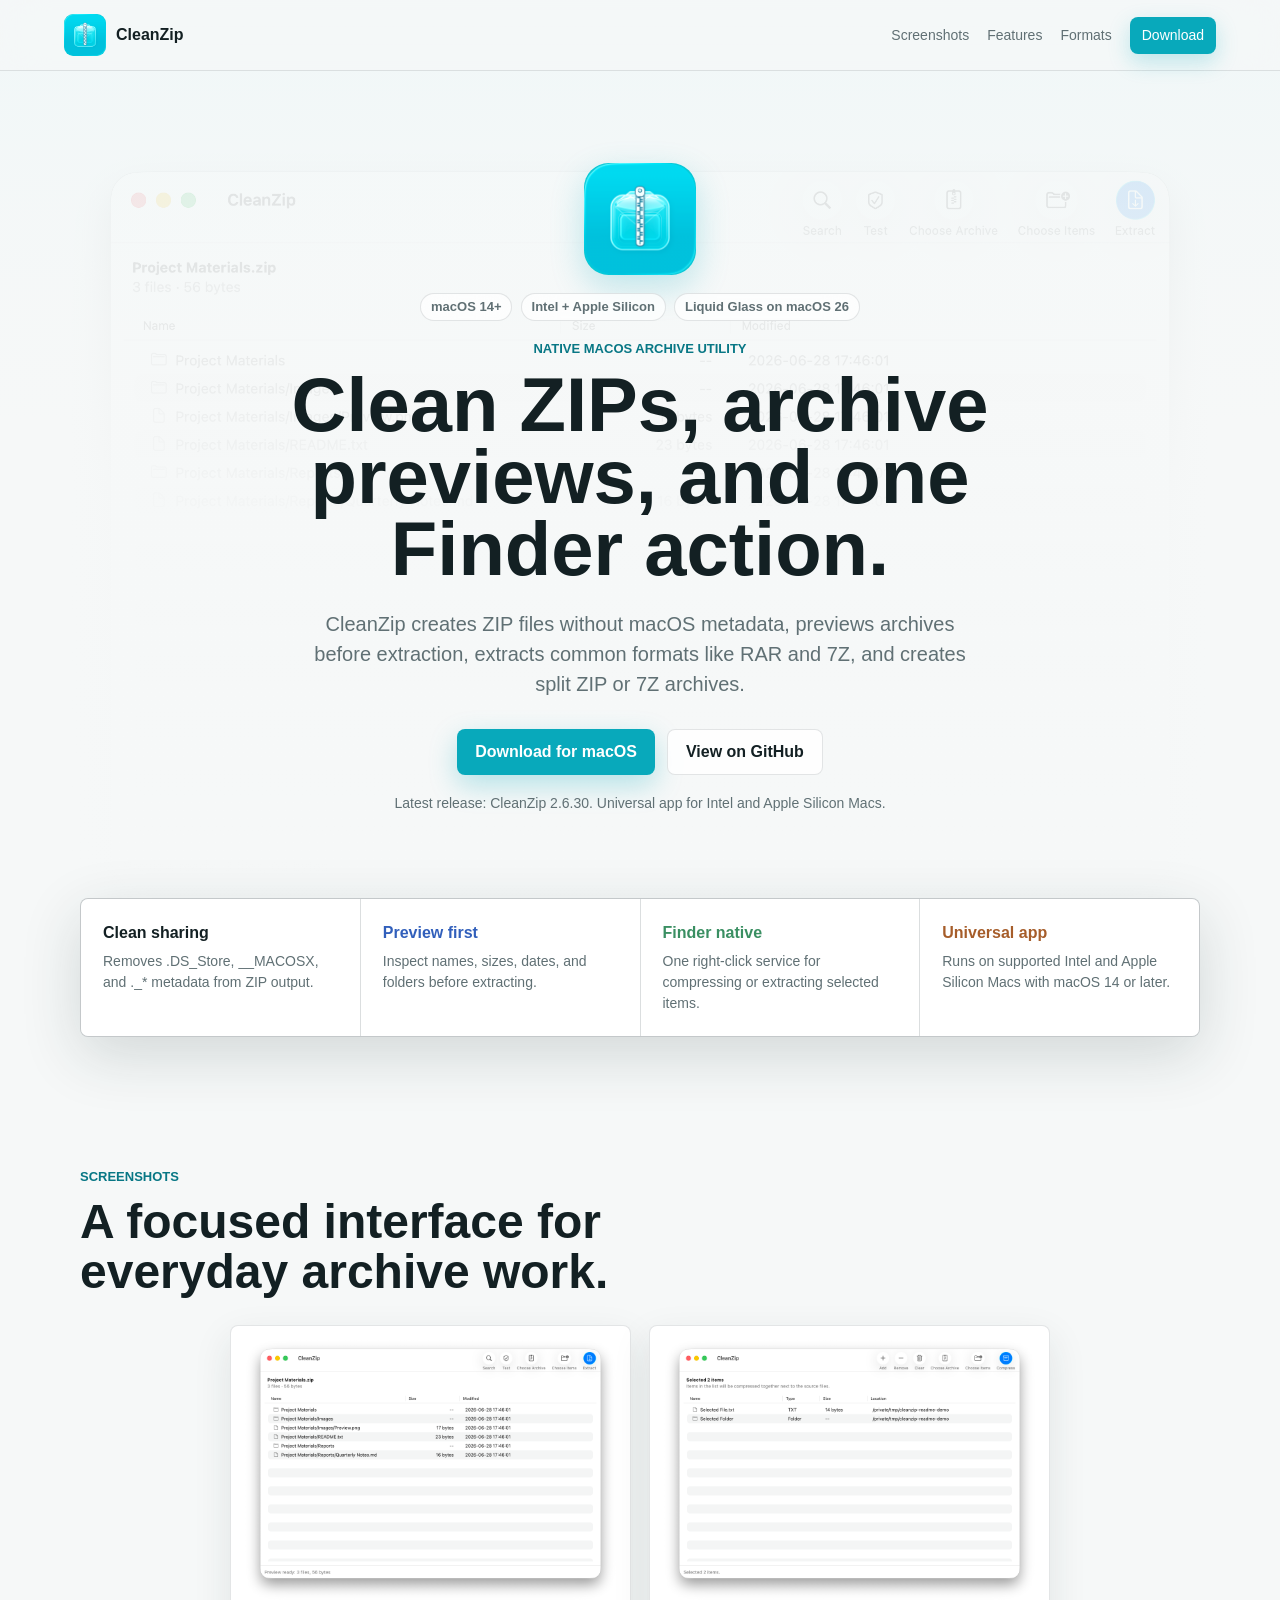
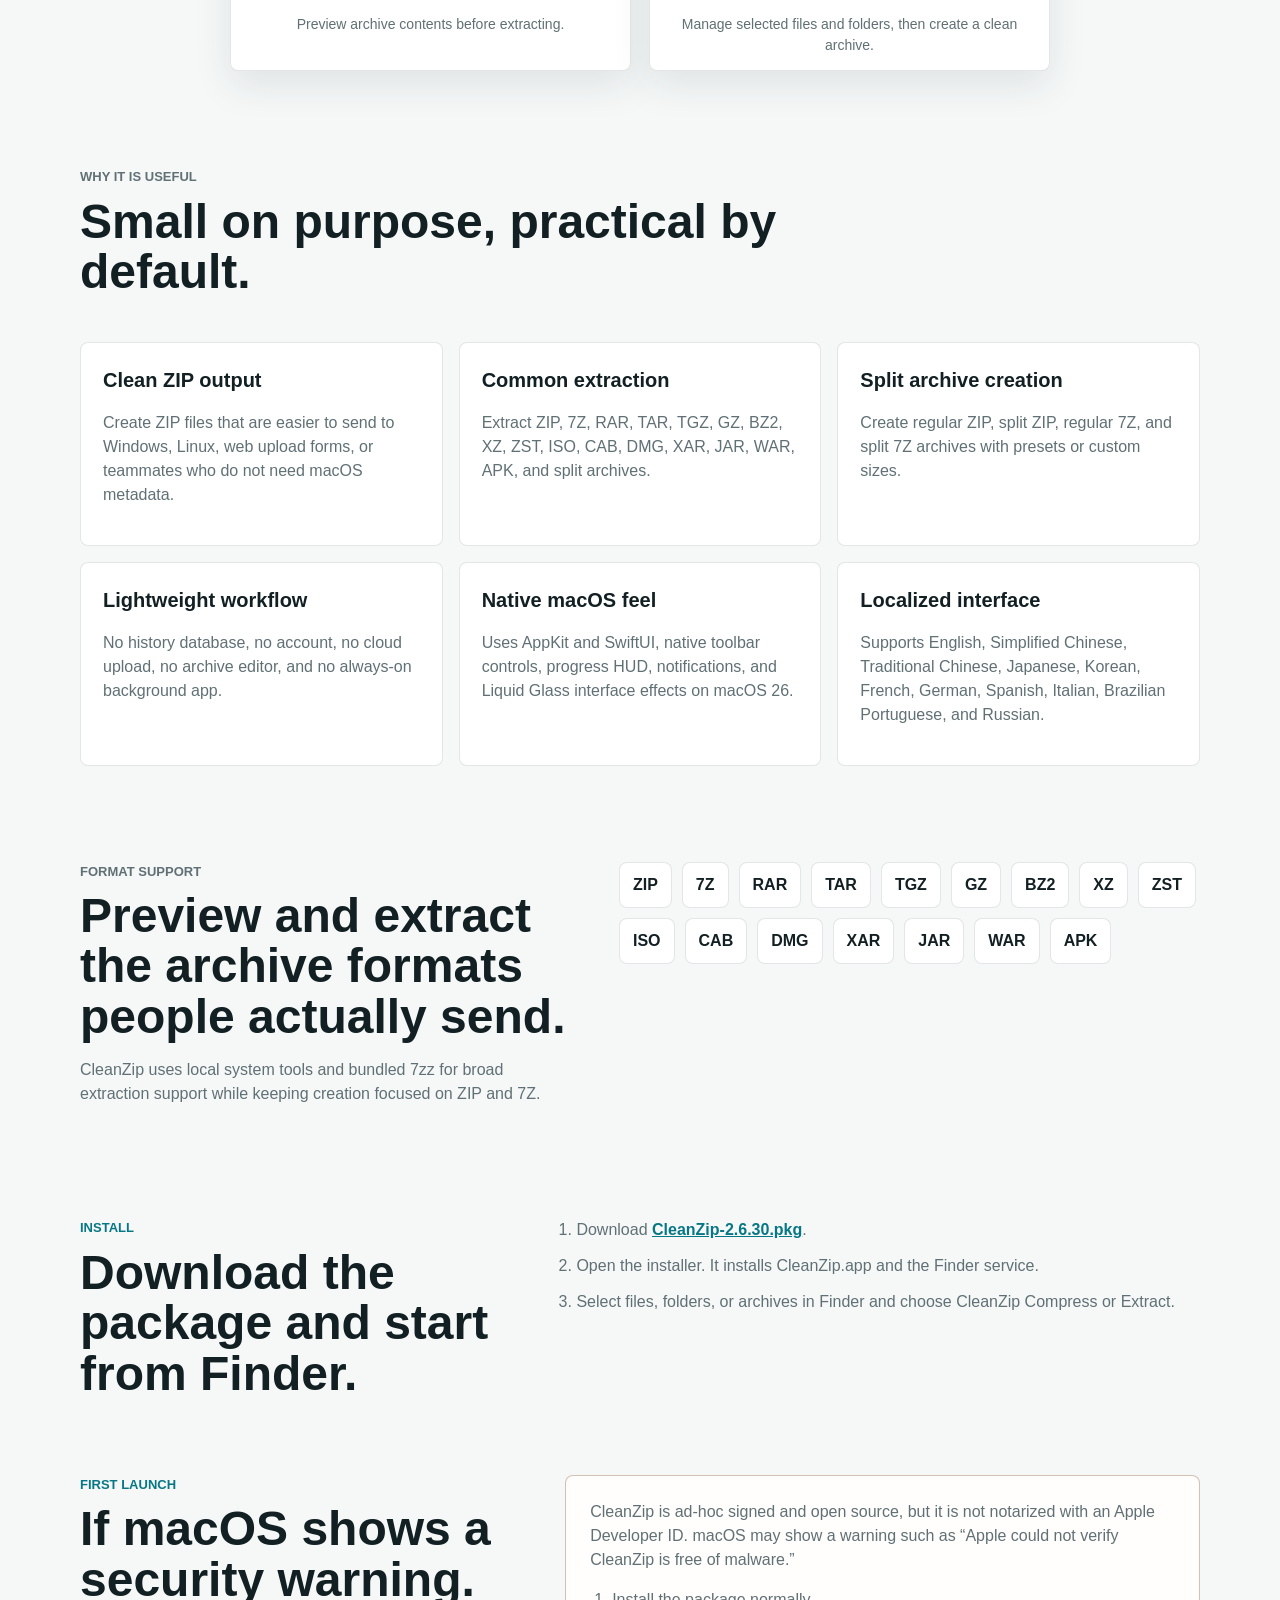
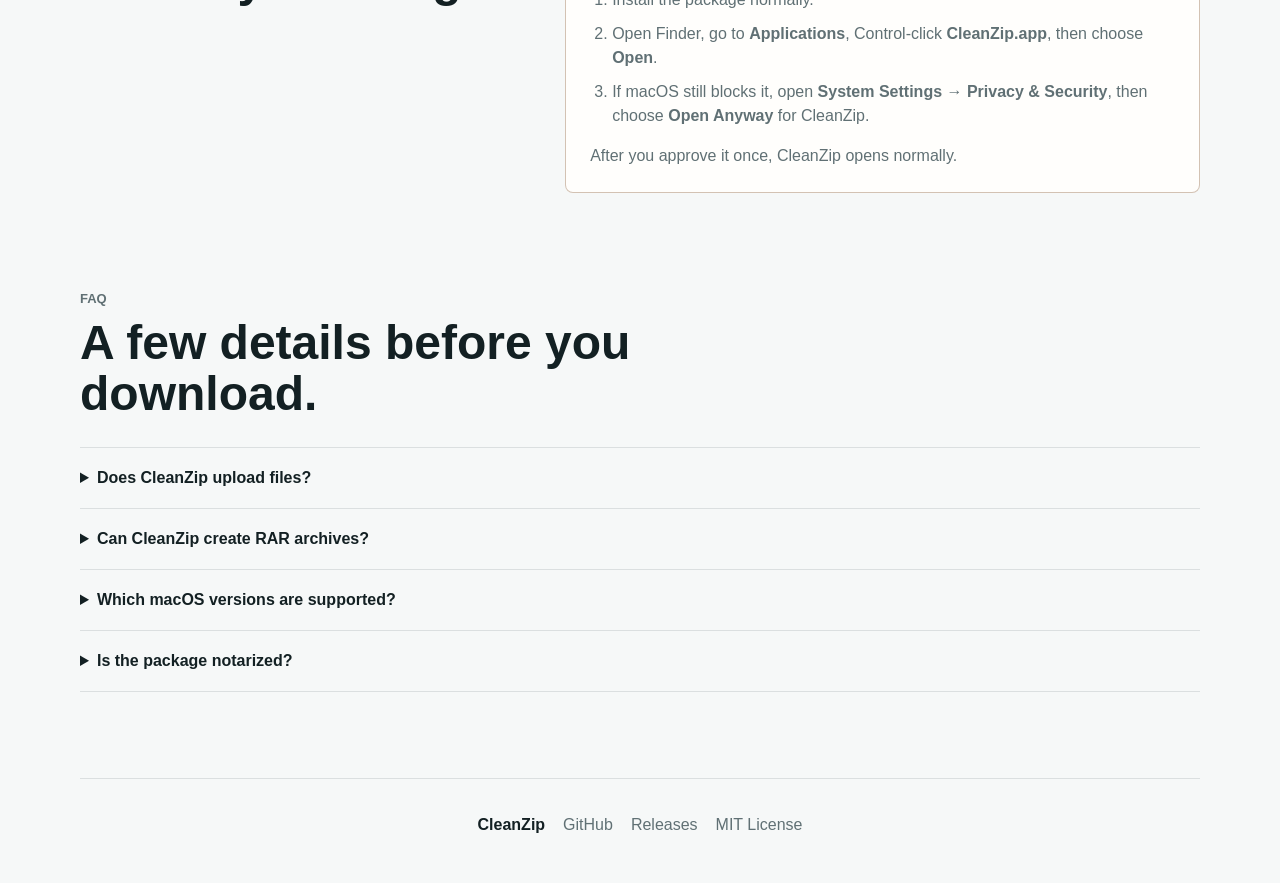
==== docs/index.html @ 178b69c4 "Refine product page screenshots" ====
<!doctype html>
<html lang="en">
  <head>
    <meta charset="utf-8">
    <meta name="viewport" content="width=device-width, initial-scale=1">
    <title>CleanZip for macOS 14+ - Clean ZIP, RAR/7Z Extractor, Archive Preview</title>
    <meta name="description" content="CleanZip creates clean ZIPs without .DS_Store metadata, previews archives, extracts RAR/7Z, and adds native macOS UI with one Finder action.">
    <meta name="robots" content="index,follow,max-image-preview:large">
    <meta name="theme-color" content="#0fb9c8">
    <link rel="canonical" href="https://lyc280705.github.io/CleanZip/">
    <meta property="og:title" content="CleanZip for macOS">
    <meta property="og:description" content="Create clean ZIPs without .DS_Store metadata, preview archives, extract RAR/7Z/ZIP, and use native macOS UI with one Finder action.">
    <meta property="og:type" content="website">
    <meta property="og:url" content="https://lyc280705.github.io/CleanZip/">
    <meta property="og:image" content="https://lyc280705.github.io/CleanZip/images/archive-preview.png">
    <meta property="og:image:alt" content="CleanZip archive preview window on macOS">
    <meta property="og:site_name" content="CleanZip">
    <meta property="og:locale" content="en_US">
    <meta name="twitter:card" content="summary_large_image">
    <meta name="twitter:title" content="CleanZip for macOS">
    <meta name="twitter:description" content="Clean ZIP creation without .DS_Store metadata, native macOS UI, archive preview, RAR/7Z extraction, and one Finder action.">
    <meta name="twitter:image" content="https://lyc280705.github.io/CleanZip/images/archive-preview.png">
    <link rel="icon" href="images/app-icon.png">
    <link rel="apple-touch-icon" href="images/app-icon.png">
    <link rel="stylesheet" href="styles.css">
    <script type="application/ld+json">
      {
        "@context": "https://schema.org",
        "@type": "SoftwareApplication",
        "name": "CleanZip",
        "operatingSystem": "macOS 14 or later",
        "applicationCategory": "UtilitiesApplication",
        "description": "A lightweight native macOS archive utility for clean ZIP creation without .DS_Store metadata, archive previews, extraction, split archives, and Finder actions.",
        "url": "https://lyc280705.github.io/CleanZip/",
        "image": "https://lyc280705.github.io/CleanZip/images/app-icon.png",
        "downloadUrl": "https://github.com/lyc280705/CleanZip/releases/latest",
        "softwareVersion": "2.6.30",
        "license": "https://github.com/lyc280705/CleanZip/blob/main/LICENSE",
        "codeRepository": "https://github.com/lyc280705/CleanZip",
        "sameAs": [
          "https://github.com/lyc280705/CleanZip"
        ],
        "offers": {
          "@type": "Offer",
          "price": "0",
          "priceCurrency": "USD"
        }
      }
    </script>
  </head>
  <body>
    <header class="site-header">
      <a class="brand" href="#top" aria-label="CleanZip home">
        <img src="images/app-icon.png" alt="CleanZip app icon" width="42" height="42">
        <span>CleanZip</span>
      </a>
      <nav class="nav" aria-label="Primary navigation">
        <a href="#screenshots">Screenshots</a>
        <a href="#features">Features</a>
        <a href="#formats">Formats</a>
        <a class="nav-download" href="https://github.com/lyc280705/CleanZip/releases/latest">Download</a>
      </nav>
    </header>

    <main id="top">
      <section class="hero" aria-labelledby="hero-title">
        <img class="hero-backdrop" src="images/archive-preview.png" alt="CleanZip archive preview interface">
        <div class="hero-content">
          <img class="hero-icon" src="images/app-icon.png" alt="CleanZip app icon" width="112" height="112">
          <div class="hero-badges" aria-label="Compatibility and release highlights">
            <span>macOS 14+</span>
            <span>Intel + Apple Silicon</span>
            <span>Liquid Glass on macOS 26</span>
          </div>
          <p class="eyebrow">Native macOS archive utility</p>
          <h1 id="hero-title">Clean ZIPs, archive previews, and one Finder action.</h1>
          <p class="hero-copy">
            CleanZip creates ZIP files without macOS metadata, previews archives before extraction,
            extracts common formats like RAR and 7Z, and creates split ZIP or 7Z archives.
          </p>
          <div class="actions">
            <a class="button primary" href="https://github.com/lyc280705/CleanZip/releases/latest">Download for macOS</a>
            <a class="button secondary" href="https://github.com/lyc280705/CleanZip">View on GitHub</a>
          </div>
          <p class="release-note">Latest release: CleanZip 2.6.30. Universal app for Intel and Apple Silicon Macs.</p>
        </div>
      </section>

      <section class="quick-points" aria-label="Highlights">
        <div>
          <strong>Clean sharing</strong>
          <span>Removes .DS_Store, __MACOSX, and ._* metadata from ZIP output.</span>
        </div>
        <div>
          <strong>Preview first</strong>
          <span>Inspect names, sizes, dates, and folders before extracting.</span>
        </div>
        <div>
          <strong>Finder native</strong>
          <span>One right-click service for compressing or extracting selected items.</span>
        </div>
        <div>
          <strong>Universal app</strong>
          <span>Runs on supported Intel and Apple Silicon Macs with macOS 14 or later.</span>
        </div>
      </section>

      <section class="section" id="screenshots" aria-labelledby="screenshots-title">
        <div class="section-heading">
          <p class="eyebrow">Screenshots</p>
          <h2 id="screenshots-title">A focused interface for everyday archive work.</h2>
        </div>
        <div class="screenshots">
          <figure>
            <img src="images/archive-preview.png" alt="CleanZip archive preview window showing file names, sizes, and modified dates">
            <figcaption>Preview archive contents before extracting.</figcaption>
          </figure>
          <figure>
            <img src="images/selected-items.png" alt="CleanZip selected items window showing files and folders ready for compression">
            <figcaption>Manage selected files and folders, then create a clean archive.</figcaption>
          </figure>
        </div>
      </section>

      <section class="section feature-grid" id="features" aria-labelledby="features-title">
        <div class="section-heading">
          <p class="eyebrow">Why it is useful</p>
          <h2 id="features-title">Small on purpose, practical by default.</h2>
        </div>
        <article>
          <h3>Clean ZIP output</h3>
          <p>Create ZIP files that are easier to send to Windows, Linux, web upload forms, or teammates who do not need macOS metadata.</p>
        </article>
        <article>
          <h3>Common extraction</h3>
          <p>Extract ZIP, 7Z, RAR, TAR, TGZ, GZ, BZ2, XZ, ZST, ISO, CAB, DMG, XAR, JAR, WAR, APK, and split archives.</p>
        </article>
        <article>
          <h3>Split archive creation</h3>
          <p>Create regular ZIP, split ZIP, regular 7Z, and split 7Z archives with presets or custom sizes.</p>
        </article>
        <article>
          <h3>Lightweight workflow</h3>
          <p>No history database, no account, no cloud upload, no archive editor, and no always-on background app.</p>
        </article>
        <article>
          <h3>Native macOS feel</h3>
          <p>Uses AppKit and SwiftUI, native toolbar controls, progress HUD, notifications, and Liquid Glass interface effects on macOS 26.</p>
        </article>
        <article>
          <h3>Localized interface</h3>
          <p>Supports English, Simplified Chinese, Traditional Chinese, Japanese, Korean, French, German, Spanish, Italian, Brazilian Portuguese, and Russian.</p>
        </article>
      </section>

      <section class="section split" id="formats" aria-labelledby="formats-title">
        <div>
          <p class="eyebrow">Format support</p>
          <h2 id="formats-title">Preview and extract the archive formats people actually send.</h2>
          <p>CleanZip uses local system tools and bundled 7zz for broad extraction support while keeping creation focused on ZIP and 7Z.</p>
        </div>
        <div class="format-list" aria-label="Supported formats">
          <span>ZIP</span>
          <span>7Z</span>
          <span>RAR</span>
          <span>TAR</span>
          <span>TGZ</span>
          <span>GZ</span>
          <span>BZ2</span>
          <span>XZ</span>
          <span>ZST</span>
          <span>ISO</span>
          <span>CAB</span>
          <span>DMG</span>
          <span>XAR</span>
          <span>JAR</span>
          <span>WAR</span>
          <span>APK</span>
        </div>
      </section>

      <section class="section install" aria-labelledby="install-title">
        <div>
          <p class="eyebrow">Install</p>
          <h2 id="install-title">Download the package and start from Finder.</h2>
        </div>
        <ol>
          <li>Download <a href="https://github.com/lyc280705/CleanZip/releases/latest">CleanZip-2.6.30.pkg</a>.</li>
          <li>Open the installer. It installs CleanZip.app and the Finder service.</li>
          <li>Select files, folders, or archives in Finder and choose CleanZip Compress or Extract.</li>
        </ol>
      </section>

      <section class="section warning" aria-labelledby="warning-title">
        <div>
          <p class="eyebrow">First launch</p>
          <h2 id="warning-title">If macOS shows a security warning.</h2>
        </div>
        <div class="warning-copy">
          <p>CleanZip is ad-hoc signed and open source, but it is not notarized with an Apple Developer ID. macOS may show a warning such as “Apple could not verify CleanZip is free of malware.”</p>
          <ol>
            <li>Install the package normally.</li>
            <li>Open Finder, go to <strong>Applications</strong>, Control-click <strong>CleanZip.app</strong>, then choose <strong>Open</strong>.</li>
            <li>If macOS still blocks it, open <strong>System Settings</strong> → <strong>Privacy &amp; Security</strong>, then choose <strong>Open Anyway</strong> for CleanZip.</li>
          </ol>
          <p>After you approve it once, CleanZip opens normally.</p>
        </div>
      </section>

      <section class="section faq" aria-labelledby="faq-title">
        <div class="section-heading">
          <p class="eyebrow">FAQ</p>
          <h2 id="faq-title">A few details before you download.</h2>
        </div>
        <details>
          <summary>Does CleanZip upload files?</summary>
          <p>No. Operations run locally on your Mac with system tools and bundled 7zz.</p>
        </details>
        <details>
          <summary>Can CleanZip create RAR archives?</summary>
          <p>No. CleanZip can extract RAR archives, but archive creation is intentionally focused on ZIP and 7Z.</p>
        </details>
        <details>
          <summary>Which macOS versions are supported?</summary>
          <p>CleanZip requires macOS 14 or later. The app and bundled 7zz helper are universal binaries for Intel and Apple Silicon Macs.</p>
        </details>
        <details>
          <summary>Is the package notarized?</summary>
          <p>No. The package is ad-hoc signed for local distribution, but it is not notarized with an Apple Developer ID. See the first-launch steps above if Gatekeeper blocks it.</p>
        </details>
      </section>
    </main>

    <footer class="footer">
      <span>CleanZip</span>
      <a href="https://github.com/lyc280705/CleanZip">GitHub</a>
      <a href="https://github.com/lyc280705/CleanZip/releases/latest">Releases</a>
      <a href="https://github.com/lyc280705/CleanZip/blob/main/LICENSE">MIT License</a>
    </footer>
  </body>
</html>
---- docs/styles.css ----
:root {
  color-scheme: light dark;
  --bg: #f6f8f8;
  --surface: rgba(255, 255, 255, 0.82);
  --surface-strong: #ffffff;
  --text: #132023;
  --muted: #607074;
  --line: rgba(24, 45, 50, 0.12);
  --accent: #08a9bb;
  --accent-dark: #087785;
  --blue: #315fbb;
  --green: #3a8f62;
  --warm: #a65d2a;
  --icon-fill: #08c8d6;
  --shadow: 0 18px 60px rgba(26, 47, 52, 0.16);
  --shadow-strong: 0 28px 90px rgba(18, 37, 42, 0.22);
}

* {
  box-sizing: border-box;
}

html {
  scroll-behavior: smooth;
}

body {
  margin: 0;
  color: var(--text);
  background:
    linear-gradient(180deg, rgba(236, 247, 248, 0.92), var(--bg) 420px),
    var(--bg);
  font-family: -apple-system, BlinkMacSystemFont, "SF Pro Display", "SF Pro Text", "Segoe UI", sans-serif;
  line-height: 1.5;
}

a {
  color: inherit;
}

.site-header {
  position: sticky;
  top: 0;
  z-index: 20;
  display: flex;
  align-items: center;
  justify-content: space-between;
  gap: 24px;
  padding: 14px clamp(20px, 5vw, 72px);
  border-bottom: 1px solid var(--line);
  background: rgba(246, 248, 248, 0.78);
  -webkit-backdrop-filter: blur(22px) saturate(140%);
  backdrop-filter: blur(22px) saturate(140%);
}

.brand {
  display: inline-flex;
  align-items: center;
  gap: 10px;
  color: var(--text);
  font-weight: 700;
  text-decoration: none;
}

.brand img,
.hero-icon {
  display: block;
  background: var(--icon-fill);
  border-radius: 22%;
}

.nav {
  display: flex;
  align-items: center;
  gap: 18px;
  color: var(--muted);
  font-size: 14px;
}

.nav a {
  text-decoration: none;
}

.nav a:hover {
  color: var(--text);
}

.nav-download {
  color: #fff !important;
  background: var(--accent);
  padding: 8px 12px;
  border-radius: 8px;
  box-shadow: 0 8px 22px rgba(8, 169, 187, 0.24);
}

.hero {
  position: relative;
  min-height: 680px;
  display: grid;
  place-items: center;
  overflow: hidden;
  padding: 92px 20px 118px;
  isolation: isolate;
}

.hero::after {
  content: "";
  position: absolute;
  inset: 0;
  z-index: -1;
  background: linear-gradient(180deg, rgba(246, 248, 248, 0.42), rgba(246, 248, 248, 0.94) 50%, var(--bg));
}

.hero-backdrop {
  position: absolute;
  inset: 7% 0 auto;
  z-index: -2;
  width: min(1180px, 100%);
  margin: 0 auto;
  opacity: 0.26;
  filter: saturate(0.9) contrast(0.98);
}

.hero-content {
  width: min(820px, 100%);
  text-align: center;
}

.hero-icon {
  margin: 0 auto 18px;
  box-shadow: 0 12px 34px rgba(8, 169, 187, 0.24);
}

.hero-badges {
  display: flex;
  justify-content: center;
  gap: 8px;
  flex-wrap: wrap;
  margin: 0 0 18px;
}

.hero-badges span {
  display: inline-flex;
  align-items: center;
  min-height: 28px;
  padding: 0 10px;
  border: 1px solid var(--line);
  border-radius: 999px;
  color: var(--muted);
  background: rgba(255, 255, 255, 0.72);
  -webkit-backdrop-filter: blur(16px) saturate(130%);
  backdrop-filter: blur(16px) saturate(130%);
  font-size: 13px;
  font-weight: 700;
}

.eyebrow {
  margin: 0 0 10px;
  color: var(--accent-dark);
  font-size: 13px;
  font-weight: 700;
  letter-spacing: 0;
  text-transform: uppercase;
}

h1,
h2,
h3,
p {
  overflow-wrap: anywhere;
}

h1 {
  margin: 0;
  font-size: clamp(44px, 7vw, 76px);
  line-height: 0.95;
  letter-spacing: 0;
}

.hero-copy {
  width: min(660px, 100%);
  margin: 24px auto 0;
  color: var(--muted);
  font-size: 20px;
}

.actions {
  display: flex;
  justify-content: center;
  gap: 12px;
  flex-wrap: wrap;
  margin-top: 30px;
}

.button {
  display: inline-flex;
  align-items: center;
  justify-content: center;
  min-height: 46px;
  padding: 0 18px;
  border-radius: 8px;
  font-weight: 700;
  text-decoration: none;
}

.button.primary {
  color: #fff;
  background: var(--accent);
  box-shadow: 0 10px 28px rgba(8, 169, 187, 0.28);
}

.button.secondary {
  border: 1px solid var(--line);
  background: var(--surface);
}

.release-note {
  margin: 18px auto 0;
  color: var(--muted);
  font-size: 14px;
}

.quick-points,
.section,
.footer {
  width: min(1120px, calc(100% - 40px));
  margin: 0 auto;
}

.quick-points {
  display: grid;
  grid-template-columns: repeat(4, 1fr);
  gap: 1px;
  border: 1px solid var(--line);
  border-radius: 8px;
  overflow: hidden;
  background: var(--line);
  box-shadow: var(--shadow);
  transform: translateY(-34px);
}

.quick-points div {
  background: var(--surface-strong);
  padding: 22px;
}

.quick-points div:nth-child(2) strong {
  color: var(--blue);
}

.quick-points div:nth-child(3) strong {
  color: var(--green);
}

.quick-points div:nth-child(4) strong {
  color: var(--warm);
}

.quick-points strong,
.quick-points span {
  display: block;
}

.quick-points span {
  margin-top: 6px;
  color: var(--muted);
  font-size: 14px;
}

.section {
  padding: 96px 0 0;
}

.section-heading {
  width: min(720px, 100%);
  margin-bottom: 28px;
}

h2 {
  margin: 0;
  font-size: clamp(30px, 4vw, 48px);
  line-height: 1.05;
  letter-spacing: 0;
}

h3 {
  margin: 0 0 8px;
  font-size: 20px;
}

.screenshots {
  display: grid;
  grid-template-columns: repeat(2, minmax(0, 1fr));
  gap: 18px;
  width: min(820px, 100%);
  margin: 0 auto;
}

figure {
  margin: 0;
  padding: 10px 10px 14px;
  border: 1px solid var(--line);
  border-radius: 8px;
  background: var(--surface-strong);
  box-shadow: 0 14px 38px rgba(26, 47, 52, 0.1);
}

figure img {
  display: block;
  width: 100%;
  height: auto;
  border-radius: 8px;
}

figcaption {
  margin-top: 10px;
  color: var(--muted);
  text-align: center;
  font-size: 14px;
}

.feature-grid {
  display: grid;
  grid-template-columns: repeat(3, 1fr);
  gap: 16px;
}

.feature-grid .section-heading {
  grid-column: 1 / -1;
}

.feature-grid article {
  min-height: 172px;
  padding: 22px;
  border: 1px solid var(--line);
  border-radius: 8px;
  background: var(--surface-strong);
}

.compatibility .section-heading p {
  color: var(--muted);
  font-size: 18px;
}

.compat-grid {
  display: grid;
  grid-template-columns: repeat(3, 1fr);
  gap: 16px;
}

.compat-grid article {
  min-height: 180px;
  padding: 24px;
  border: 1px solid var(--line);
  border-radius: 8px;
  background: var(--surface-strong);
  box-shadow: 0 12px 36px rgba(26, 47, 52, 0.08);
}

.compat-grid span {
  display: block;
  margin-bottom: 10px;
  color: var(--muted);
  font-size: 13px;
  font-weight: 700;
  text-transform: uppercase;
}

.compat-grid strong {
  display: block;
  font-size: 30px;
  line-height: 1.05;
}

.compat-grid p {
  margin-bottom: 0;
  color: var(--muted);
}

.feature-grid p,
.split p,
.faq p,
.install li {
  color: var(--muted);
}

.split {
  display: grid;
  grid-template-columns: 0.92fr 1.08fr;
  gap: 44px;
  align-items: start;
}

.format-list {
  display: flex;
  flex-wrap: wrap;
  gap: 10px;
}

.format-list span {
  padding: 10px 13px;
  border: 1px solid var(--line);
  border-radius: 8px;
  background: var(--surface-strong);
  font-weight: 700;
}

.install {
  display: grid;
  grid-template-columns: 0.8fr 1.2fr;
  gap: 44px;
  padding-bottom: 4px;
}

.install ol {
  margin: 0;
  padding-left: 22px;
}

.install li + li {
  margin-top: 12px;
}

.install a {
  color: var(--accent-dark);
  font-weight: 700;
}

.warning {
  display: grid;
  grid-template-columns: 0.82fr 1.18fr;
  gap: 44px;
  align-items: start;
  padding-top: 72px;
}

.warning-copy {
  padding: 24px;
  border: 1px solid color-mix(in srgb, var(--warm) 26%, var(--line));
  border-radius: 8px;
  background: color-mix(in srgb, var(--surface-strong) 88%, #fff4e8);
}

.warning-copy p,
.warning-copy li {
  color: var(--muted);
}

.warning-copy p:first-child {
  margin-top: 0;
}

.warning-copy p:last-child {
  margin-bottom: 0;
}

.warning-copy ol {
  margin: 16px 0;
  padding-left: 22px;
}

.warning-copy li + li {
  margin-top: 10px;
}

.faq {
  padding-bottom: 86px;
}

details {
  border-top: 1px solid var(--line);
  padding: 18px 0;
}

details:last-child {
  border-bottom: 1px solid var(--line);
}

summary {
  cursor: pointer;
  font-weight: 700;
}

.footer {
  display: flex;
  gap: 18px;
  flex-wrap: wrap;
  align-items: center;
  justify-content: center;
  padding: 34px 0 46px;
  color: var(--muted);
  border-top: 1px solid var(--line);
}

.footer span {
  color: var(--text);
  font-weight: 700;
}

.footer a {
  text-decoration: none;
}

@media (prefers-color-scheme: dark) {
  :root {
    --bg: #101415;
    --surface: rgba(24, 30, 31, 0.78);
    --surface-strong: #171d1f;
    --text: #eef6f6;
    --muted: #9dafb3;
    --line: rgba(228, 245, 247, 0.12);
    --accent: #16c6d6;
    --accent-dark: #6ee2eb;
    --blue: #8ba9ff;
    --green: #78d39c;
    --warm: #efb27d;
    --shadow: 0 18px 60px rgba(0, 0, 0, 0.34);
    --shadow-strong: 0 28px 90px rgba(0, 0, 0, 0.48);
  }

  body {
    background:
      linear-gradient(180deg, rgba(18, 32, 35, 0.9), var(--bg) 420px),
      var(--bg);
  }

  .site-header {
    background: rgba(16, 20, 21, 0.78);
  }

  .hero::after {
    background: linear-gradient(180deg, rgba(16, 20, 21, 0.66), rgba(16, 20, 21, 0.95) 60%, var(--bg));
  }

  .hero-badges span {
    background: rgba(23, 29, 31, 0.72);
  }

  .warning-copy {
    background: color-mix(in srgb, var(--surface-strong) 88%, #2b1e16);
  }
}

@media (max-width: 860px) {
  .site-header {
    align-items: flex-start;
    flex-direction: column;
  }

  .nav {
    width: 100%;
    overflow-x: auto;
    padding-bottom: 2px;
  }

  .hero {
    min-height: auto;
    padding-bottom: 56px;
  }

  .quick-points,
  .feature-grid,
  .split,
  .install,
  .compat-grid,
  .warning {
    grid-template-columns: 1fr;
  }

  .screenshots {
    grid-template-columns: 1fr;
    width: min(480px, 100%);
  }

  .section {
    padding-top: 72px;
  }
}

@media (max-width: 520px) {
  .nav {
    gap: 12px;
    font-size: 13px;
  }

  .hero {
    padding-top: 60px;
  }

  .hero-copy {
    font-size: 17px;
  }

  .button {
    width: 100%;
  }

  .quick-points,
  .section,
  .footer {
    width: min(100% - 24px, 1120px);
  }
}
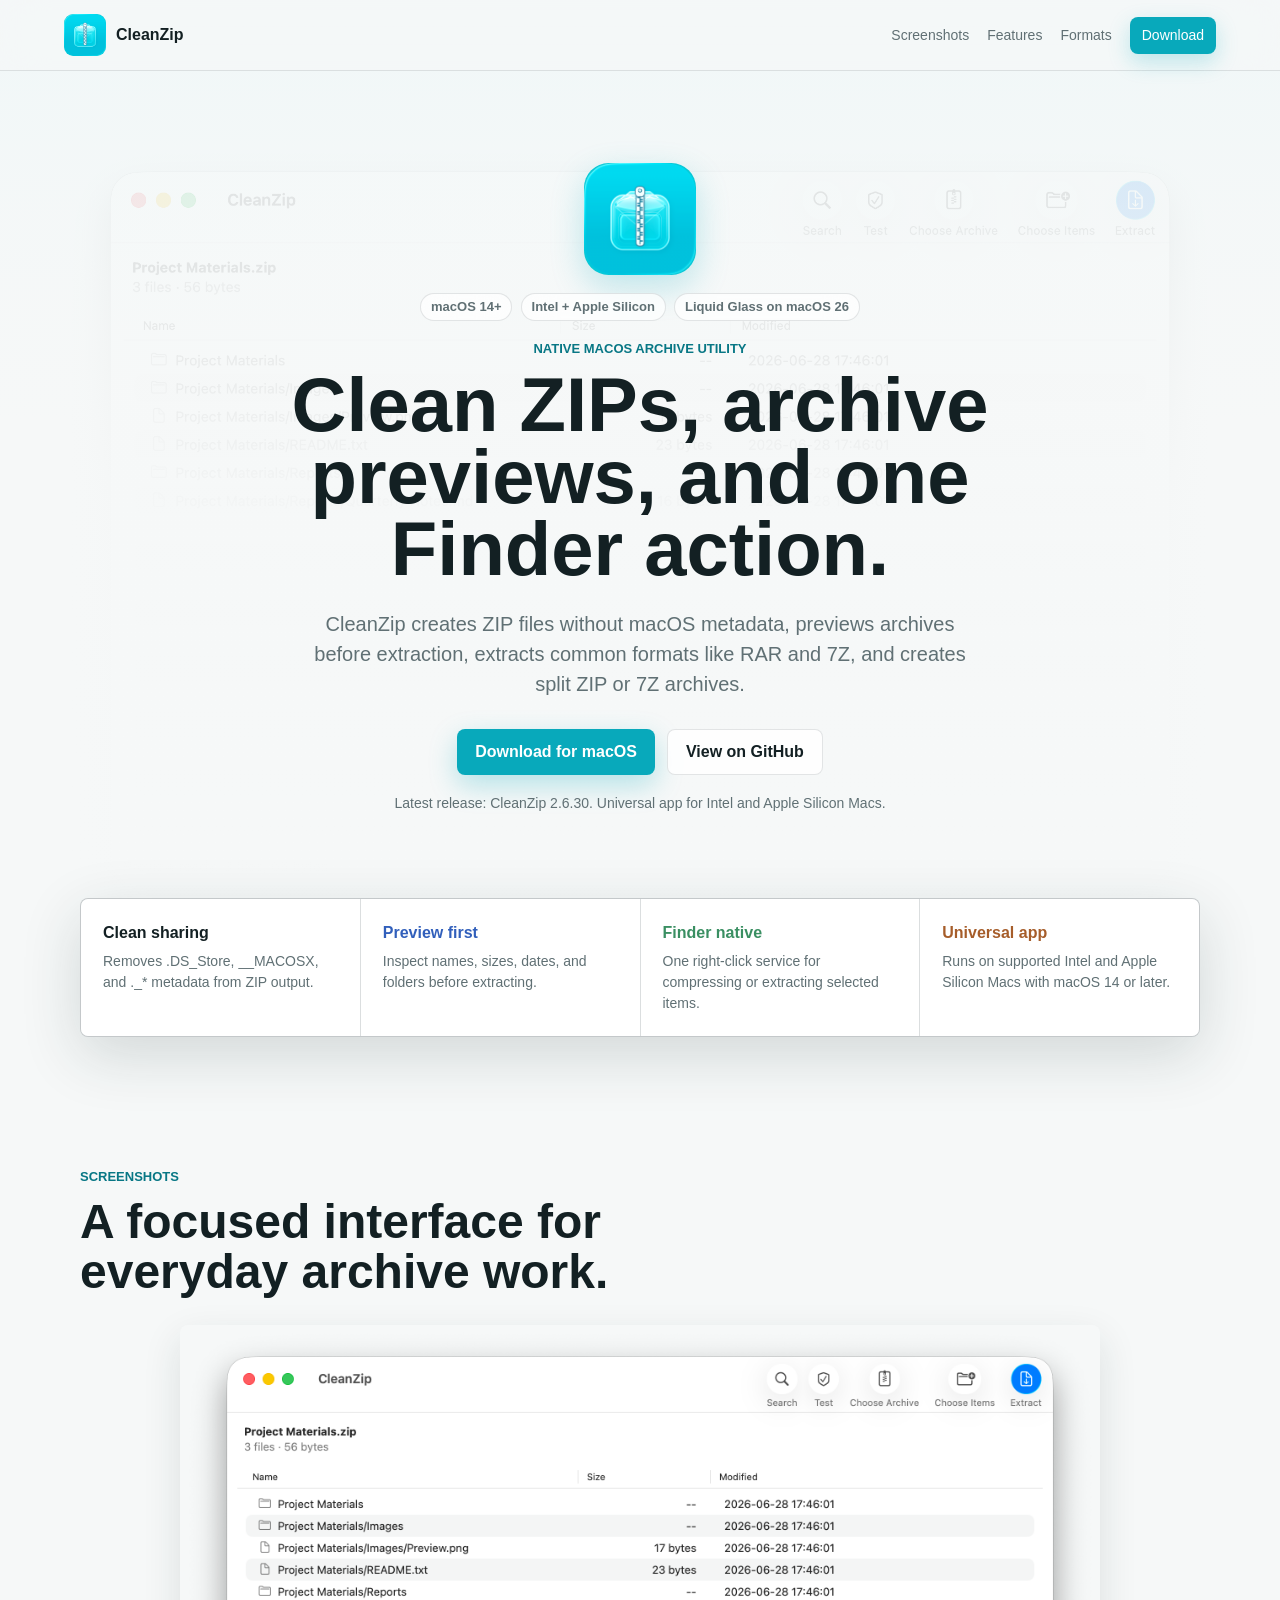
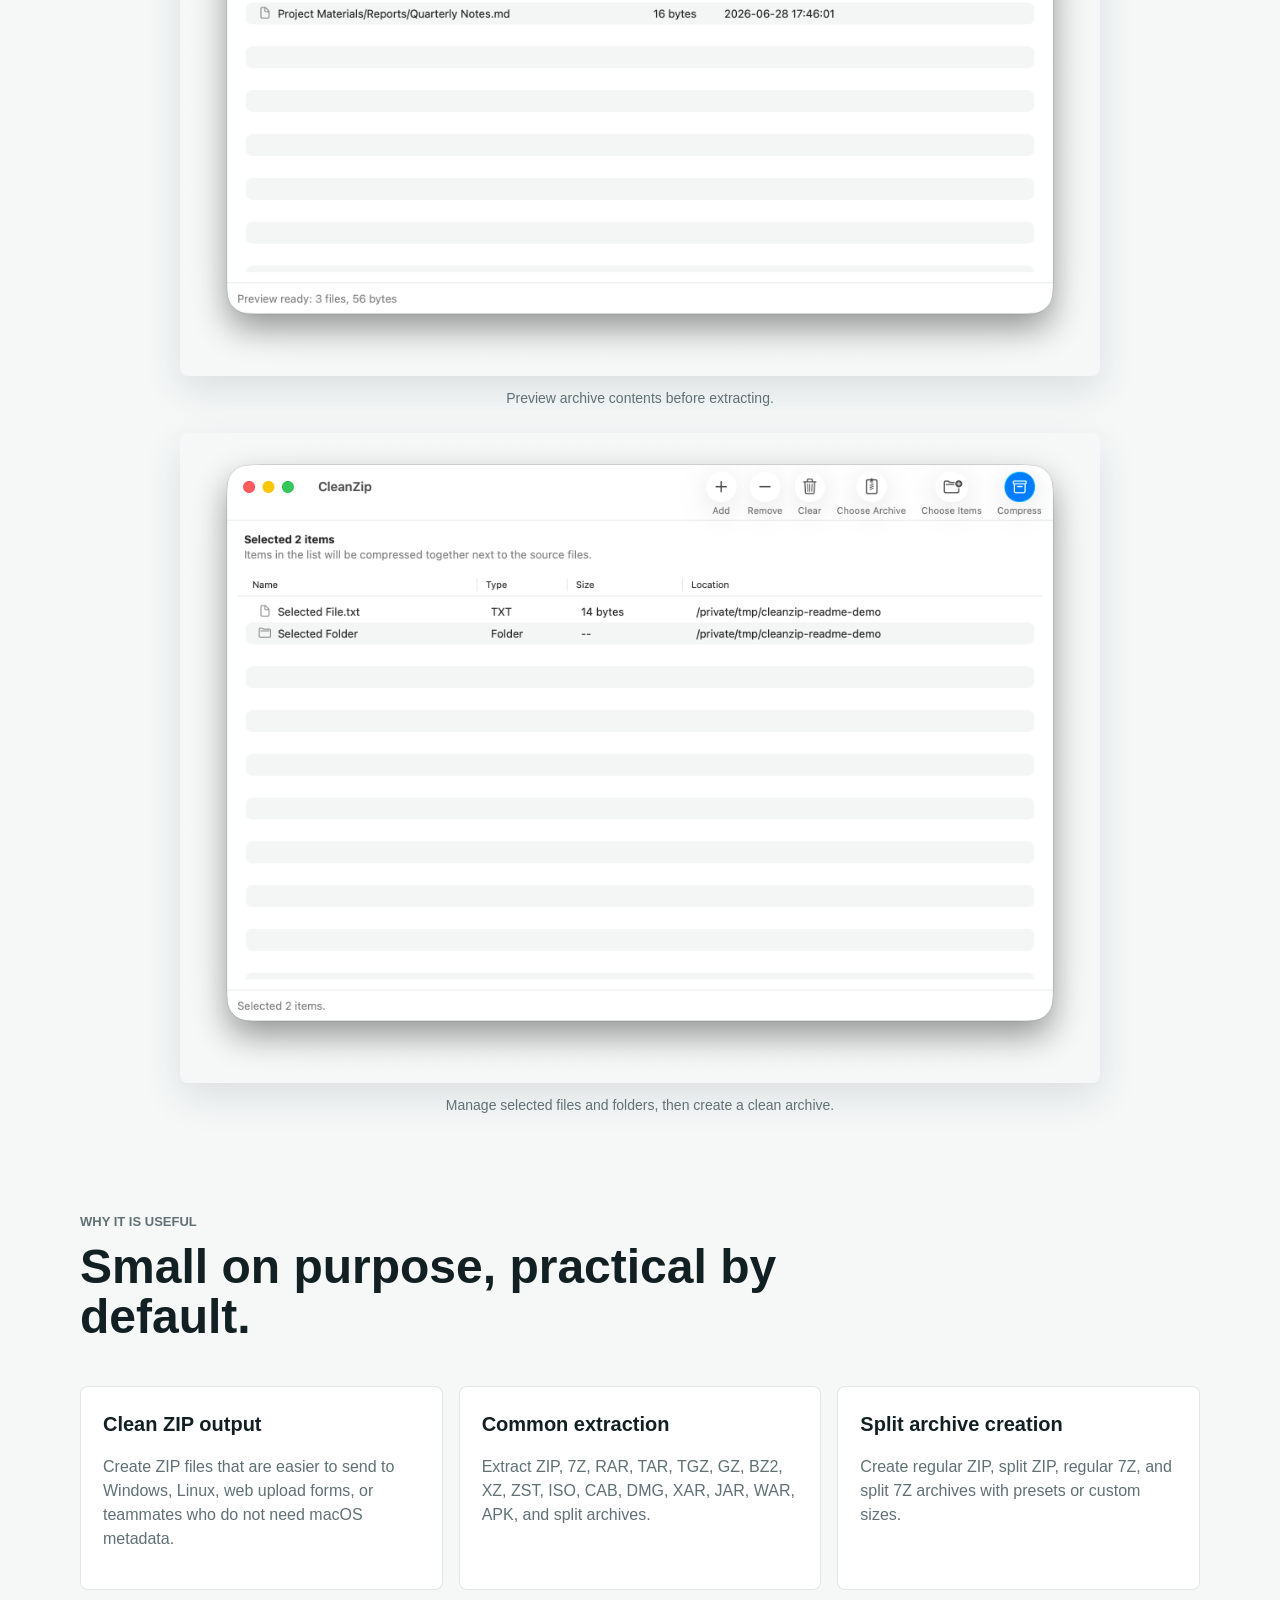
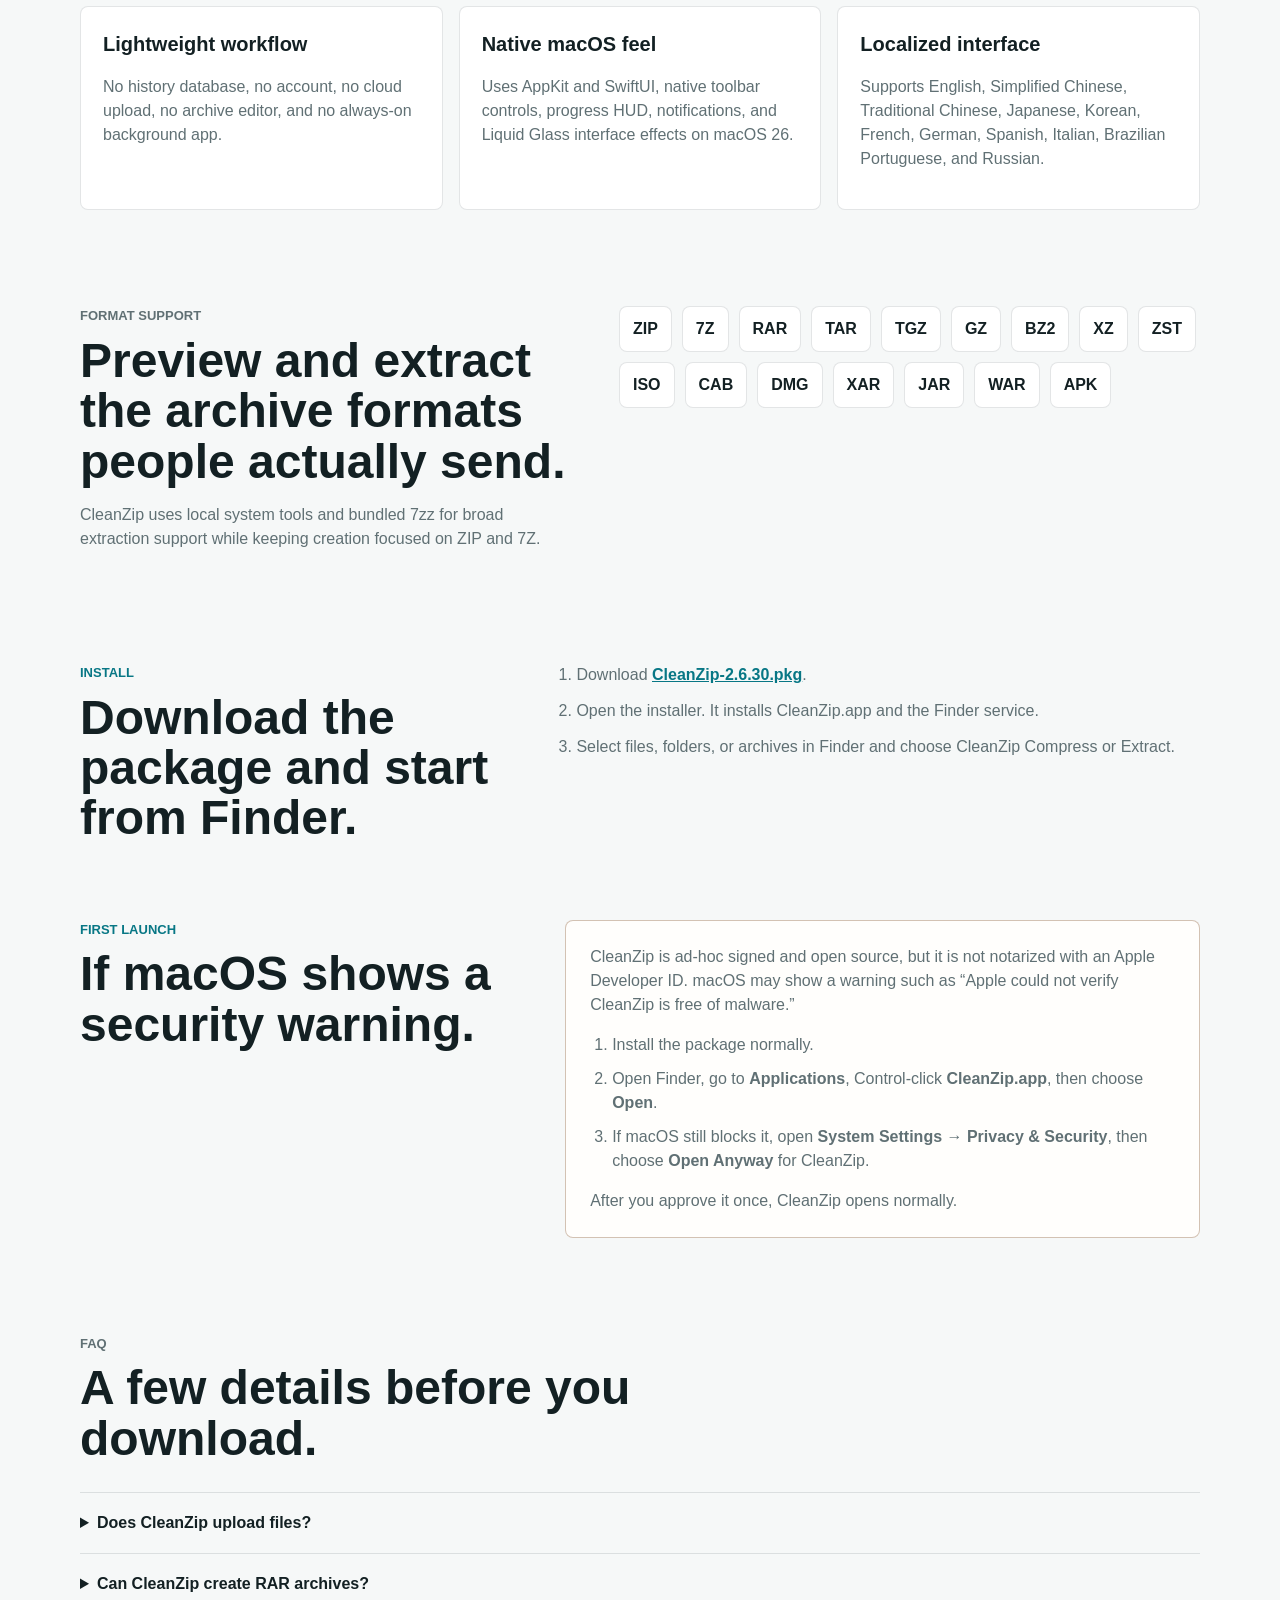
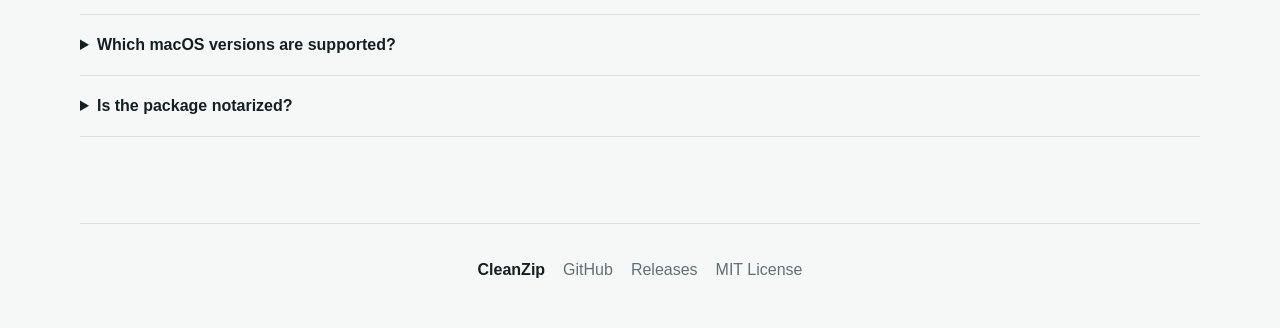
==== commit 92dcede3: "Improve product page title keywords" ====
--- a/docs/index.html
+++ b/docs/index.html
@@ -3,12 +3,12 @@
   <head>
     <meta charset="utf-8">
     <meta name="viewport" content="width=device-width, initial-scale=1">
-    <title>CleanZip for macOS 14+ - Clean ZIP, RAR/7Z Extractor, Archive Preview</title>
+    <title>CleanZip for macOS: ZIP without .DS_Store, RAR/7Z Extractor, Archive Preview</title>
     <meta name="description" content="CleanZip creates clean ZIPs without .DS_Store metadata, previews archives, extracts RAR/7Z, and adds native macOS UI with one Finder action.">
     <meta name="robots" content="index,follow,max-image-preview:large">
     <meta name="theme-color" content="#0fb9c8">
     <link rel="canonical" href="https://lyc280705.github.io/CleanZip/">
-    <meta property="og:title" content="CleanZip for macOS">
+    <meta property="og:title" content="CleanZip for macOS: ZIP without .DS_Store, RAR/7Z Extractor, Archive Preview">
     <meta property="og:description" content="Create clean ZIPs without .DS_Store metadata, preview archives, extract RAR/7Z/ZIP, and use native macOS UI with one Finder action.">
     <meta property="og:type" content="website">
     <meta property="og:url" content="https://lyc280705.github.io/CleanZip/">
@@ -17,7 +17,7 @@
     <meta property="og:site_name" content="CleanZip">
     <meta property="og:locale" content="en_US">
     <meta name="twitter:card" content="summary_large_image">
-    <meta name="twitter:title" content="CleanZip for macOS">
+    <meta name="twitter:title" content="CleanZip for macOS: ZIP without .DS_Store, RAR/7Z Extractor, Archive Preview">
     <meta name="twitter:description" content="Clean ZIP creation without .DS_Store metadata, native macOS UI, archive preview, RAR/7Z extraction, and one Finder action.">
     <meta name="twitter:image" content="https://lyc280705.github.io/CleanZip/images/archive-preview.png">
     <link rel="icon" href="images/app-icon.png">
--- a/docs/styles.css
+++ b/docs/styles.css
@@ -290,19 +290,14 @@
 
 .screenshots {
   display: grid;
-  grid-template-columns: repeat(2, minmax(0, 1fr));
-  gap: 18px;
-  width: min(820px, 100%);
+  grid-template-columns: 1fr;
+  gap: 24px;
+  width: min(920px, 100%);
   margin: 0 auto;
 }
 
 figure {
   margin: 0;
-  padding: 10px 10px 14px;
-  border: 1px solid var(--line);
-  border-radius: 8px;
-  background: var(--surface-strong);
-  box-shadow: 0 14px 38px rgba(26, 47, 52, 0.1);
 }
 
 figure img {
@@ -310,10 +305,11 @@
   width: 100%;
   height: auto;
   border-radius: 8px;
+  box-shadow: 0 14px 38px rgba(26, 47, 52, 0.12);
 }
 
 figcaption {
-  margin-top: 10px;
+  margin-top: 12px;
   color: var(--muted);
   text-align: center;
   font-size: 14px;
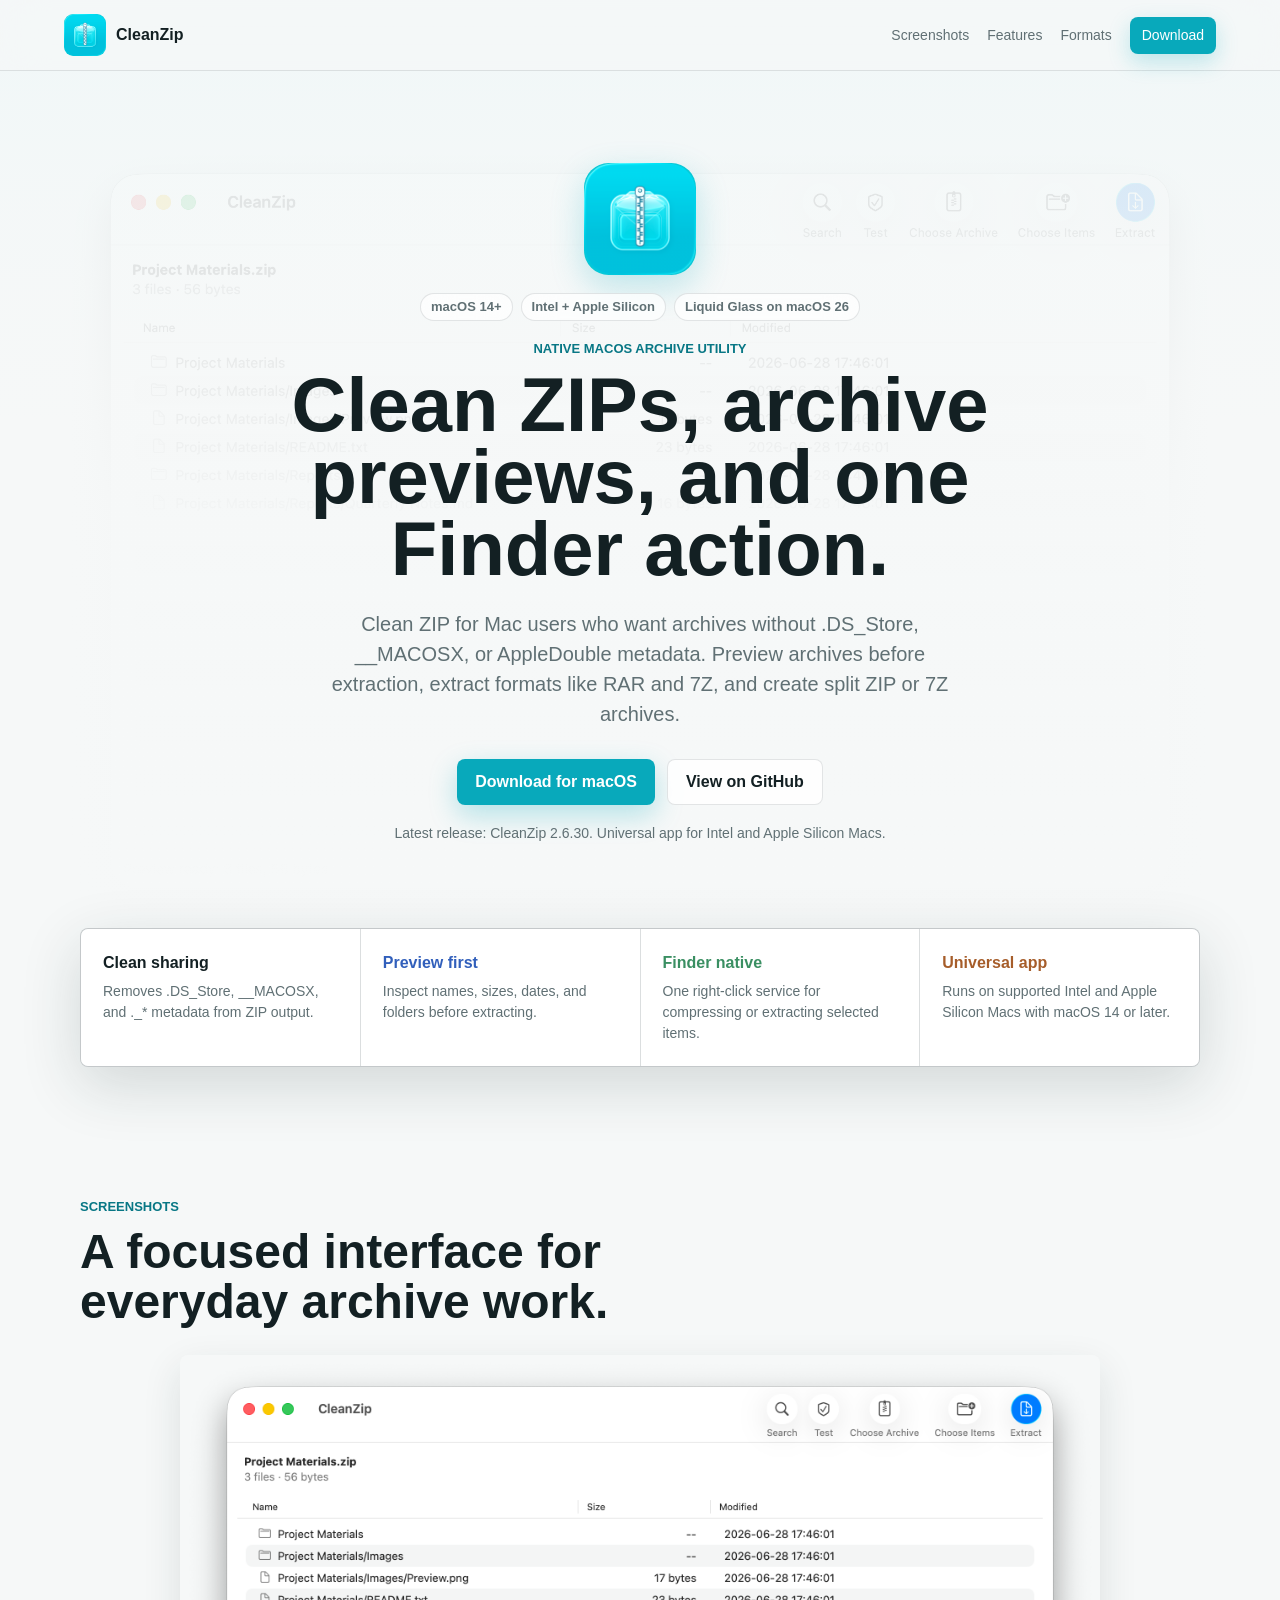
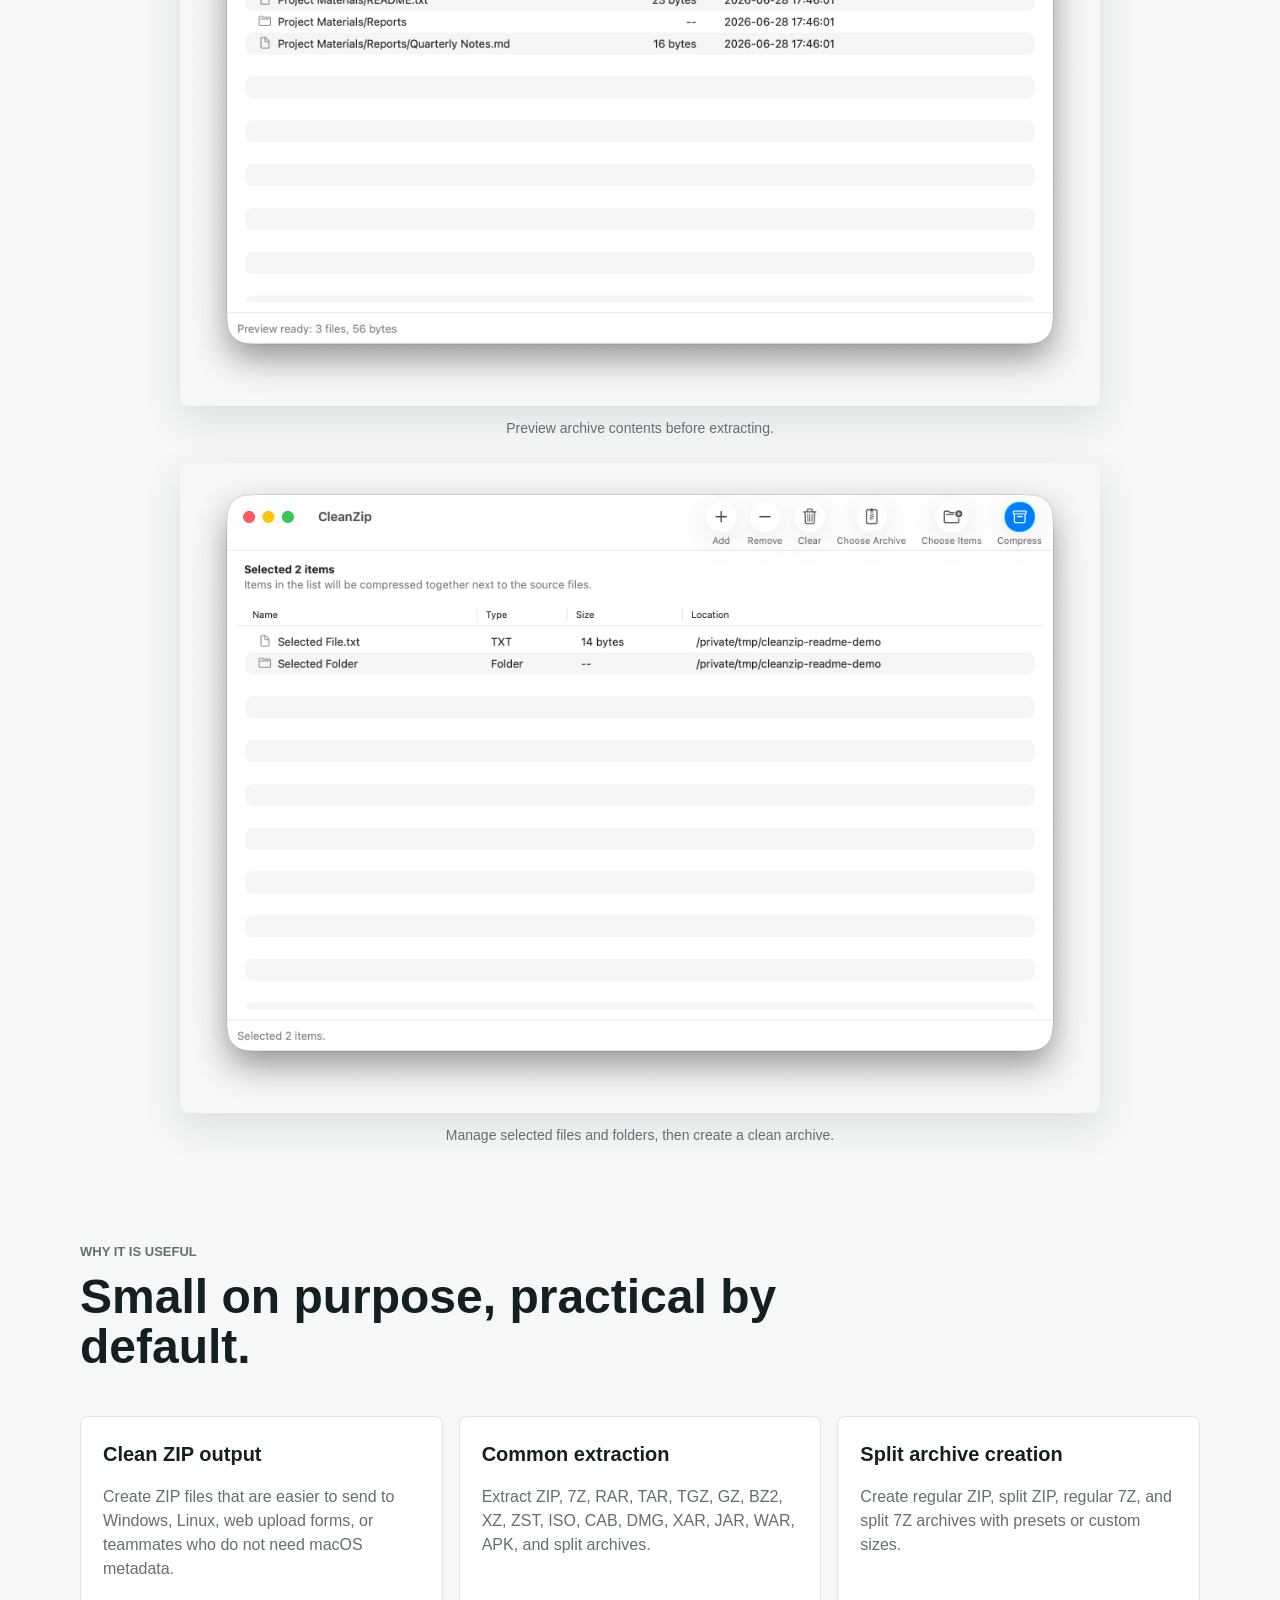
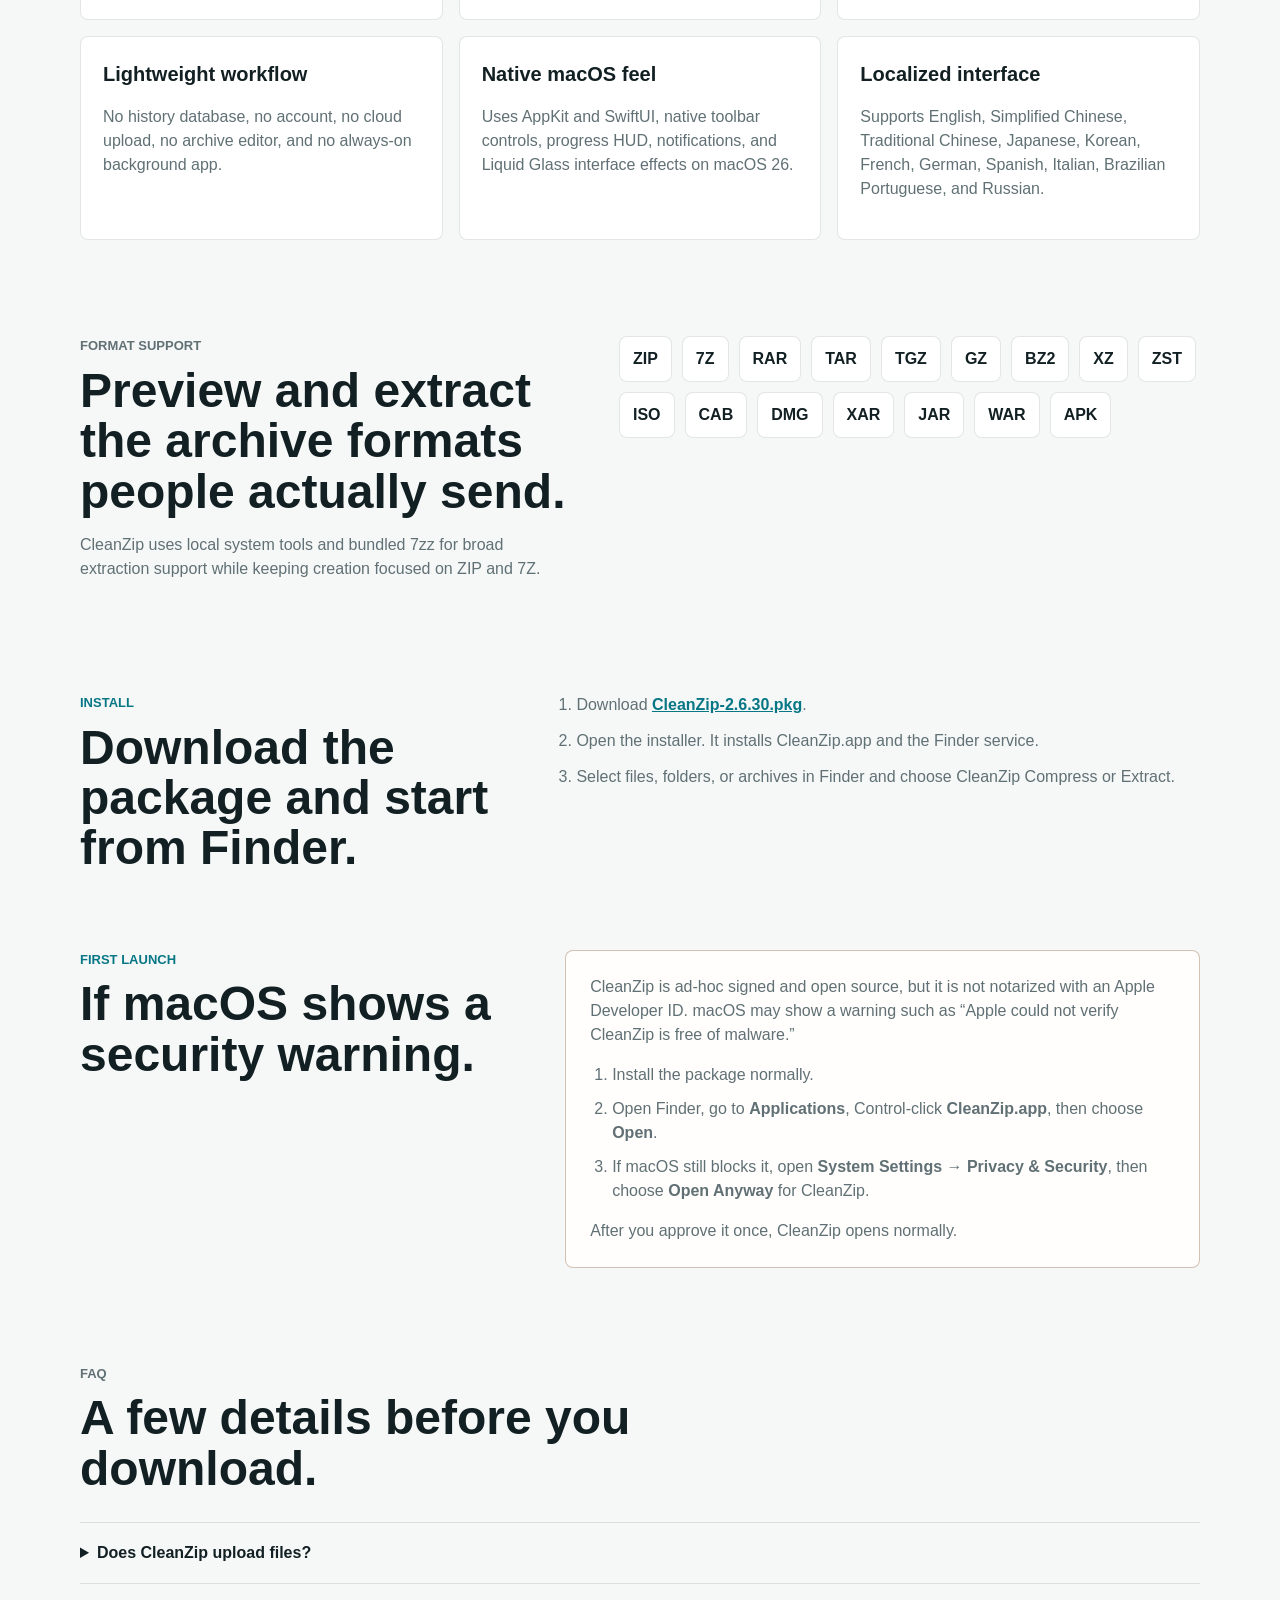
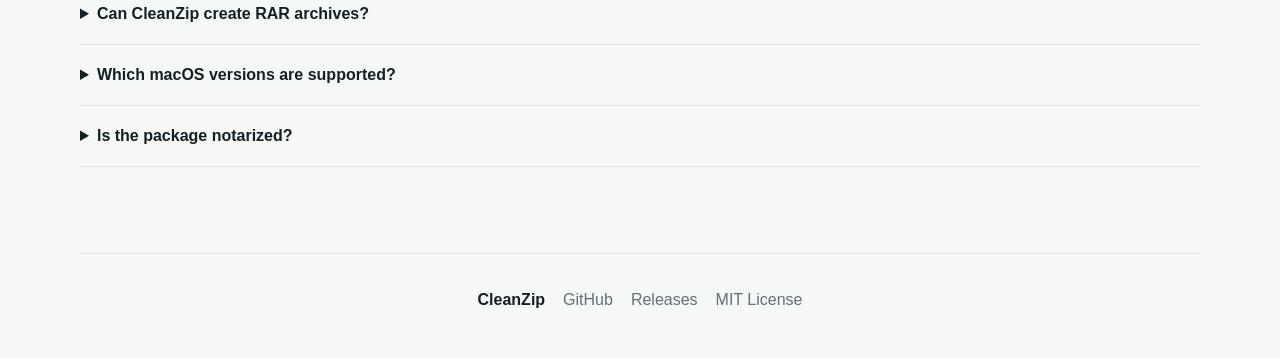
==== commit 01239137: "Add clean ZIP for Mac phrase" ====
--- a/docs/index.html
+++ b/docs/index.html
@@ -75,8 +75,8 @@
           <p class="eyebrow">Native macOS archive utility</p>
           <h1 id="hero-title">Clean ZIPs, archive previews, and one Finder action.</h1>
           <p class="hero-copy">
-            CleanZip creates ZIP files without macOS metadata, previews archives before extraction,
-            extracts common formats like RAR and 7Z, and creates split ZIP or 7Z archives.
+            Clean ZIP for Mac users who want archives without .DS_Store, __MACOSX, or AppleDouble metadata.
+            Preview archives before extraction, extract formats like RAR and 7Z, and create split ZIP or 7Z archives.
           </p>
           <div class="actions">
             <a class="button primary" href="https://github.com/lyc280705/CleanZip/releases/latest">Download for macOS</a>
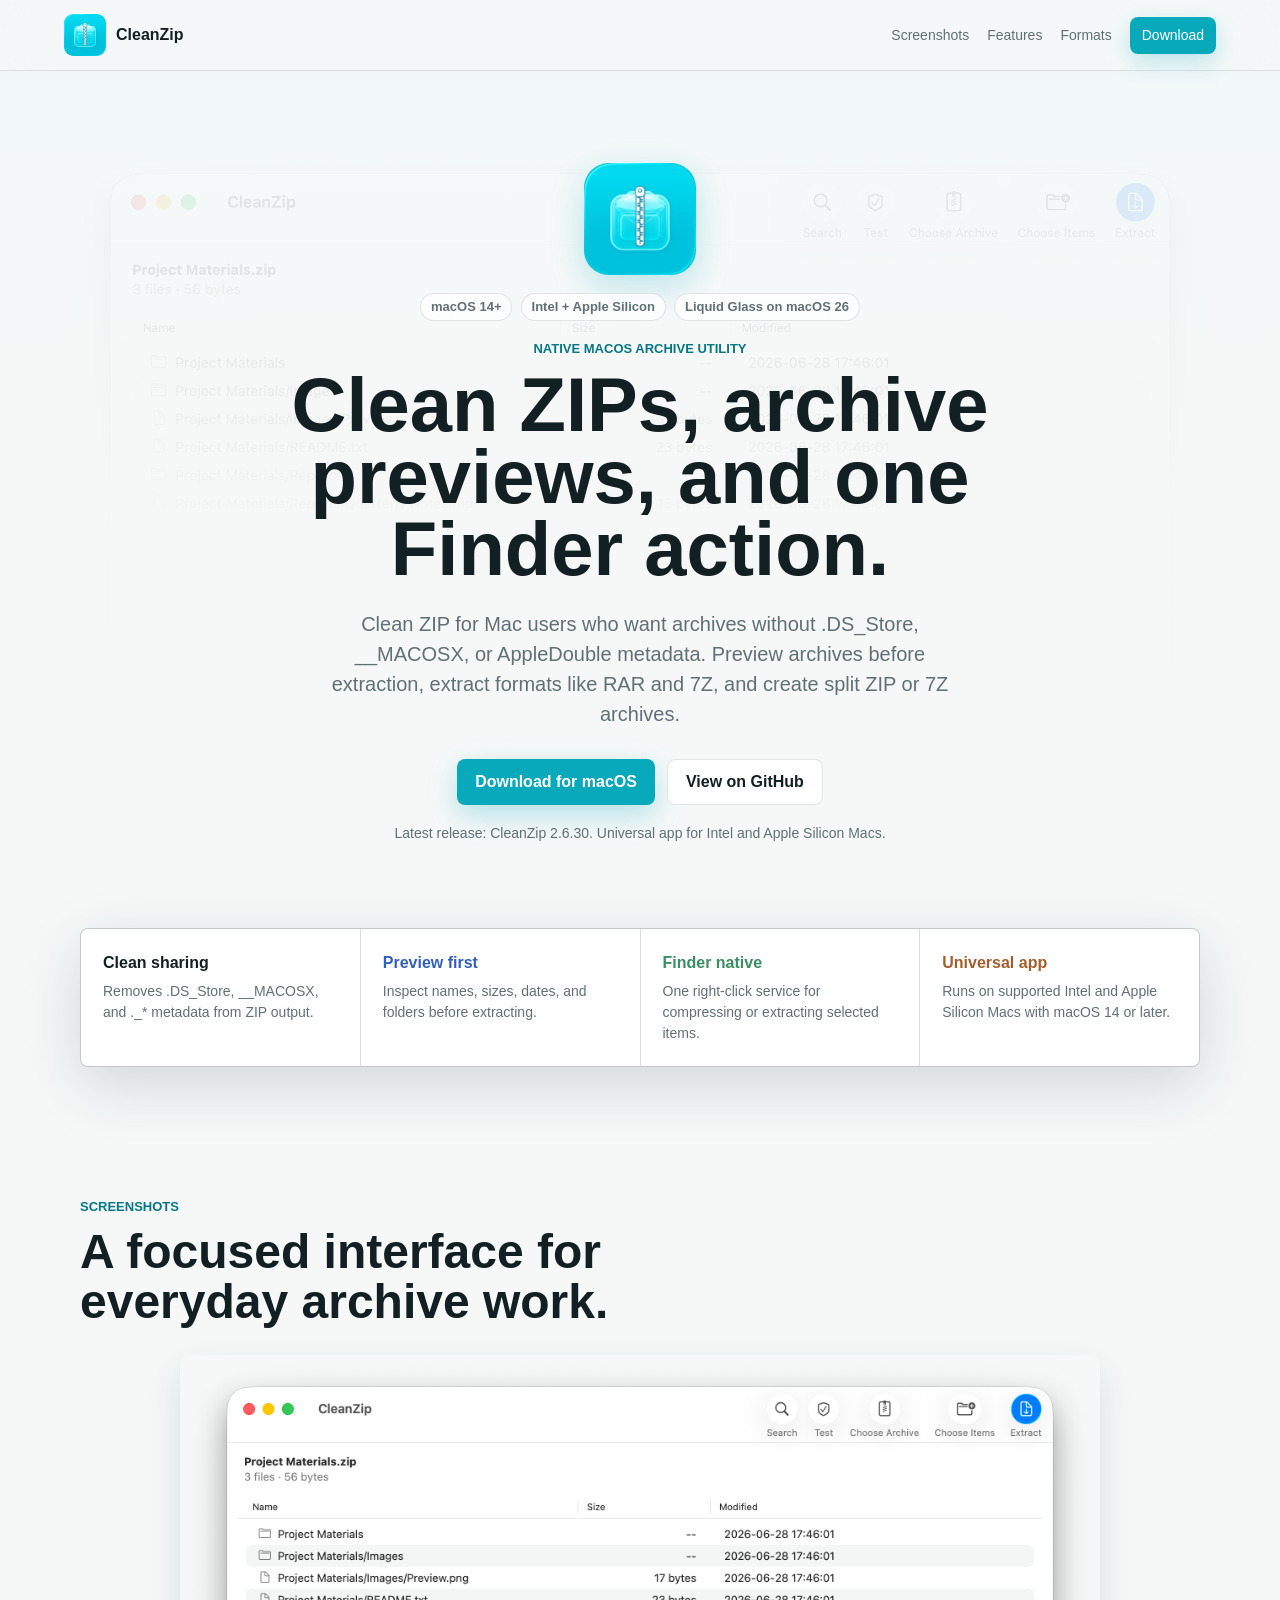
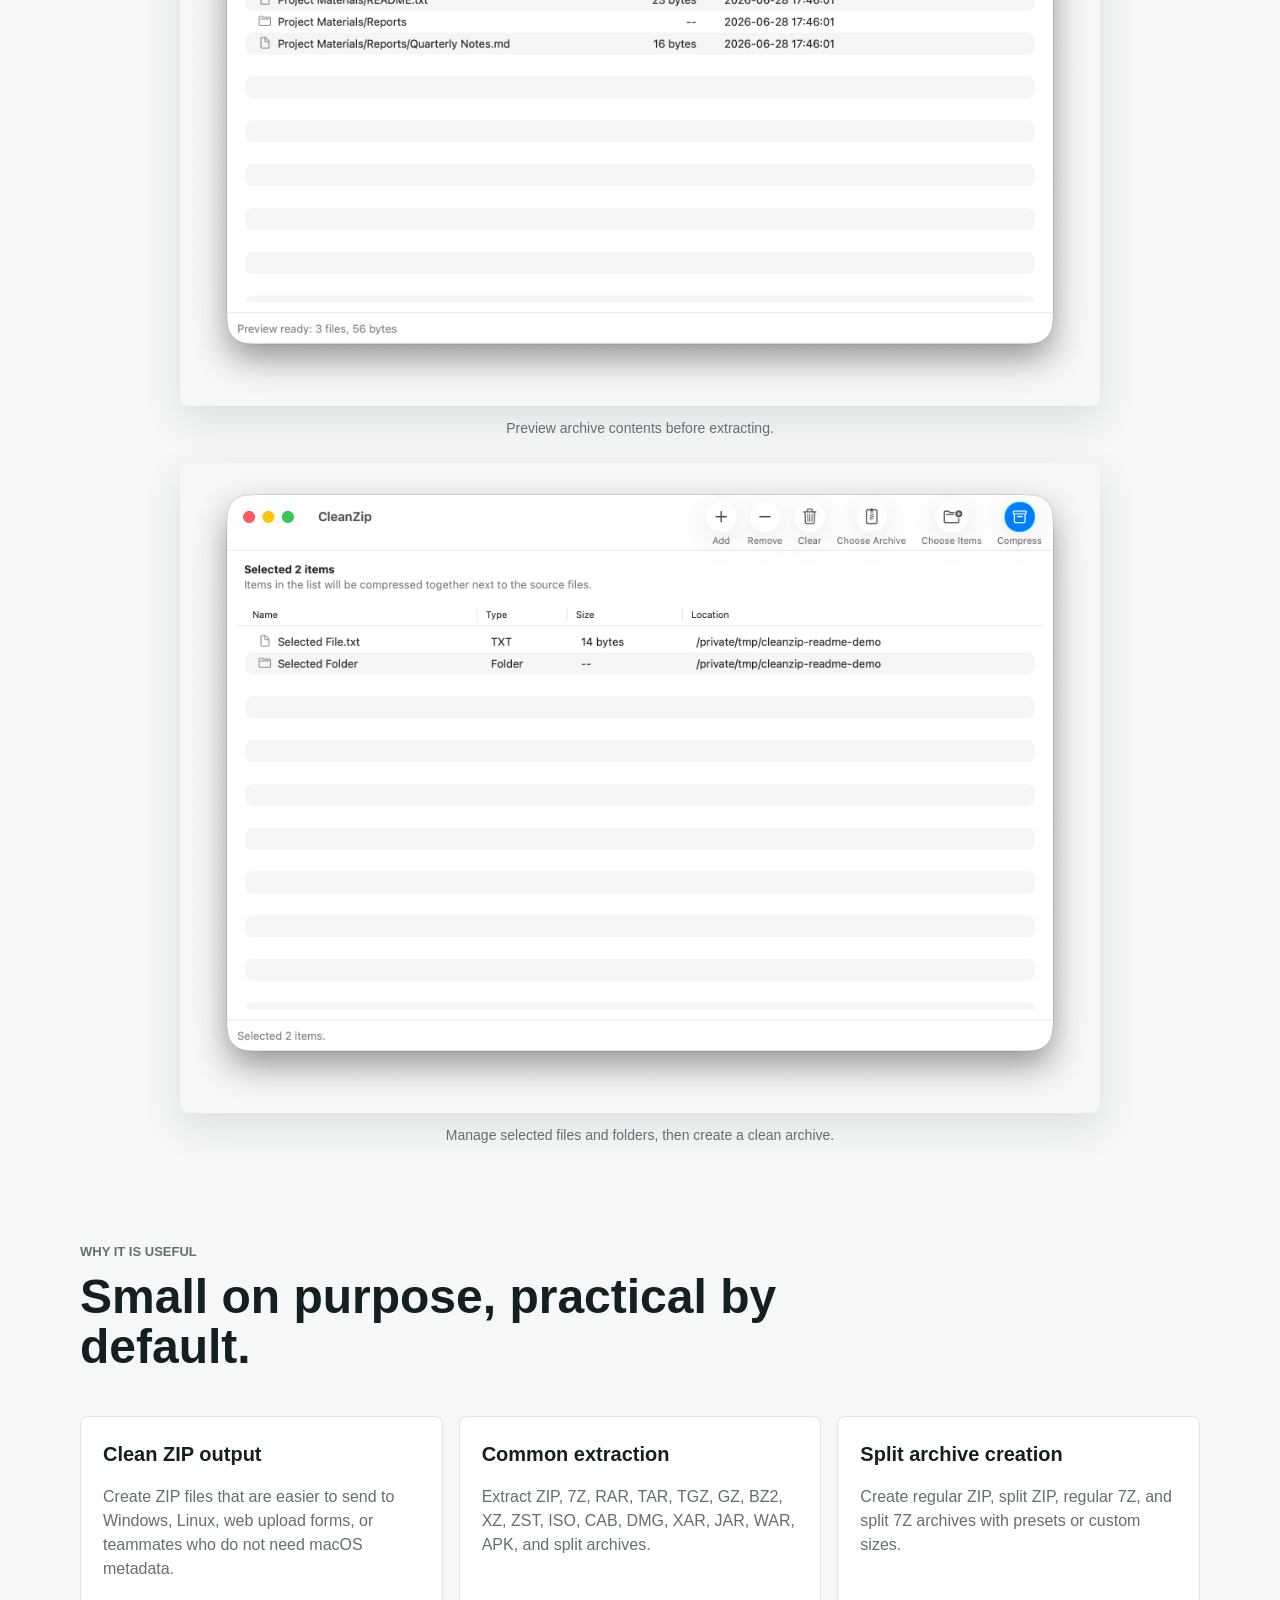
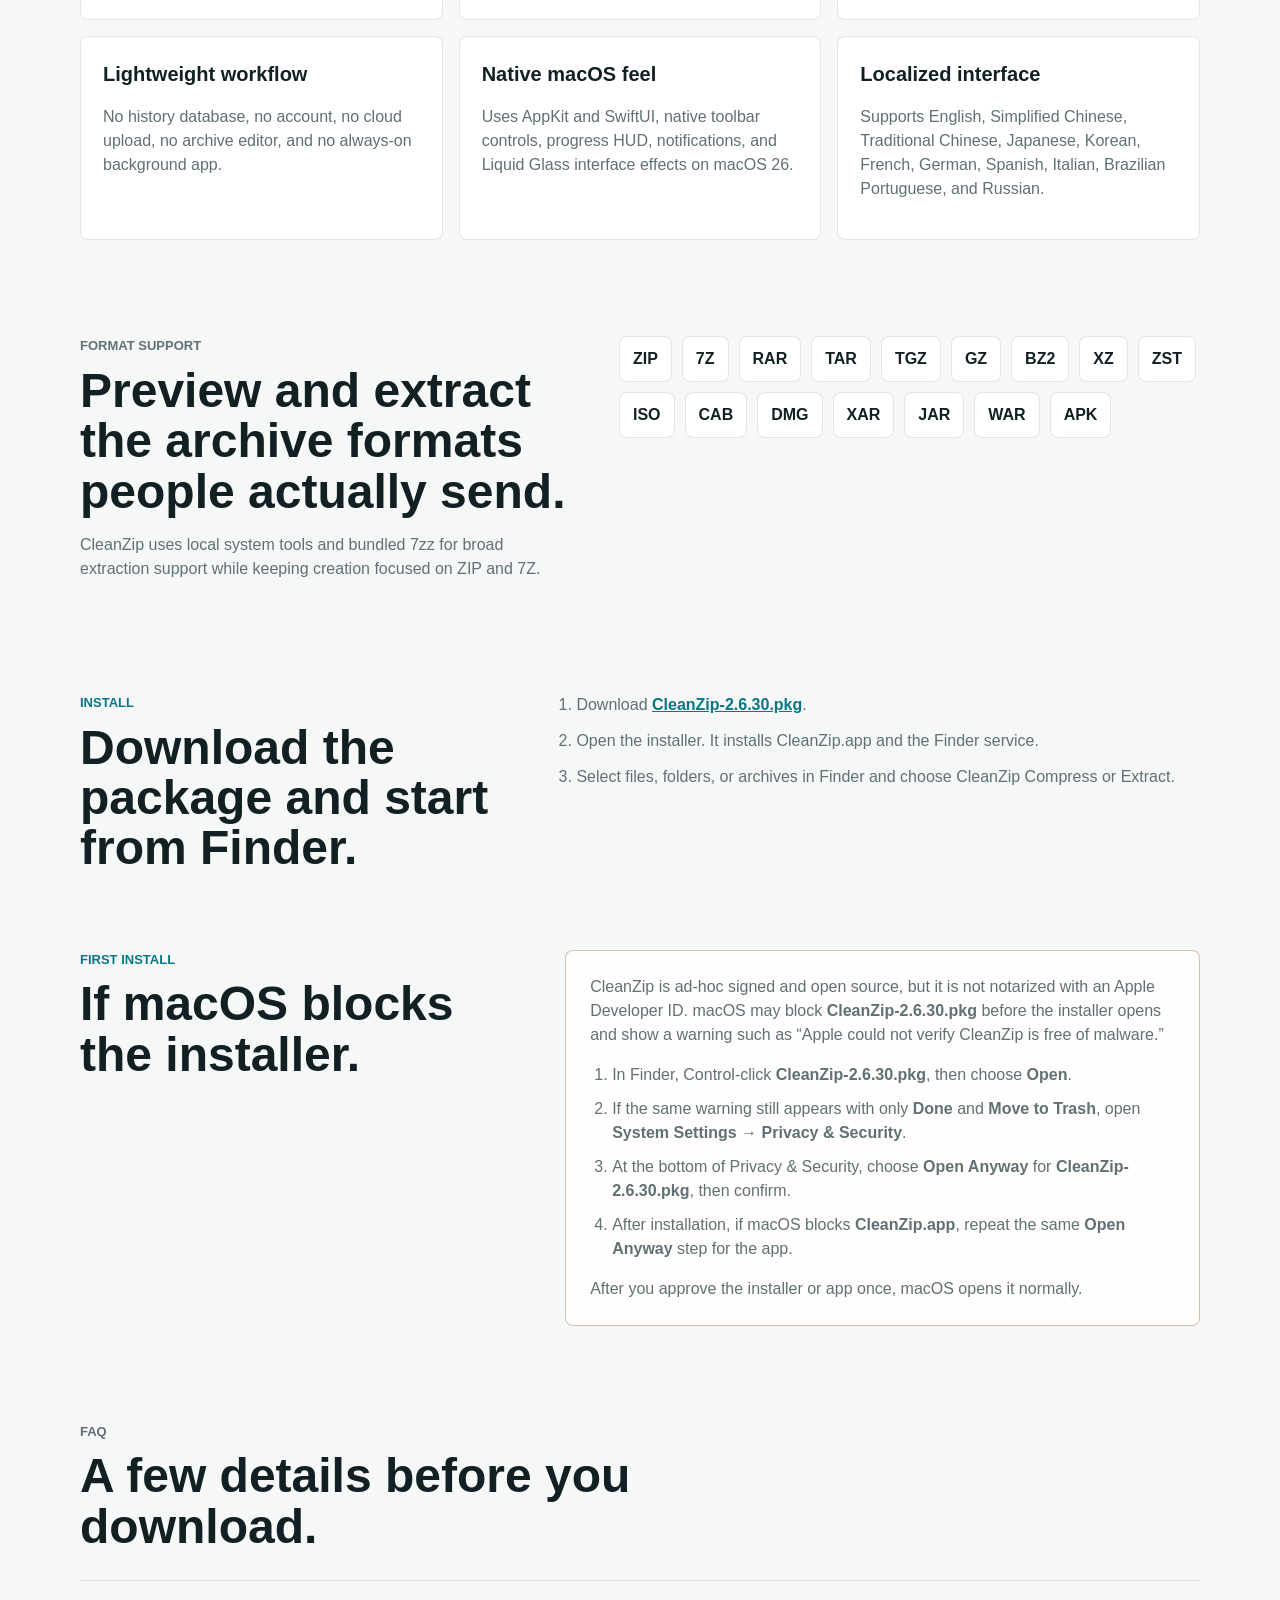
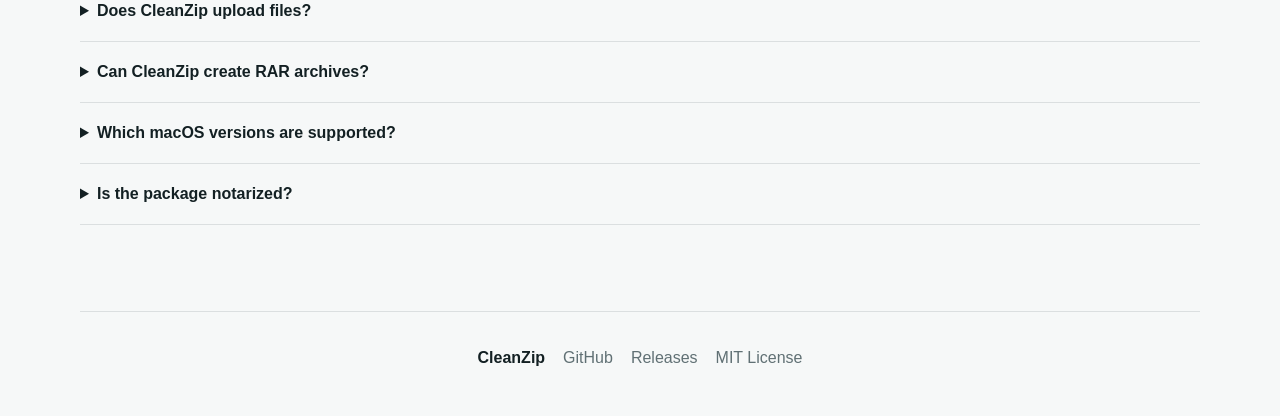
==== commit dae5f951: "Clarify macOS Gatekeeper install steps" ====
--- a/docs/index.html
+++ b/docs/index.html
@@ -193,17 +193,18 @@
 
       <section class="section warning" aria-labelledby="warning-title">
         <div>
-          <p class="eyebrow">First launch</p>
-          <h2 id="warning-title">If macOS shows a security warning.</h2>
+          <p class="eyebrow">First install</p>
+          <h2 id="warning-title">If macOS blocks the installer.</h2>
         </div>
         <div class="warning-copy">
-          <p>CleanZip is ad-hoc signed and open source, but it is not notarized with an Apple Developer ID. macOS may show a warning such as “Apple could not verify CleanZip is free of malware.”</p>
+          <p>CleanZip is ad-hoc signed and open source, but it is not notarized with an Apple Developer ID. macOS may block <strong>CleanZip-2.6.30.pkg</strong> before the installer opens and show a warning such as “Apple could not verify CleanZip is free of malware.”</p>
           <ol>
-            <li>Install the package normally.</li>
-            <li>Open Finder, go to <strong>Applications</strong>, Control-click <strong>CleanZip.app</strong>, then choose <strong>Open</strong>.</li>
-            <li>If macOS still blocks it, open <strong>System Settings</strong> → <strong>Privacy &amp; Security</strong>, then choose <strong>Open Anyway</strong> for CleanZip.</li>
+            <li>In Finder, Control-click <strong>CleanZip-2.6.30.pkg</strong>, then choose <strong>Open</strong>.</li>
+            <li>If the same warning still appears with only <strong>Done</strong> and <strong>Move to Trash</strong>, open <strong>System Settings</strong> → <strong>Privacy &amp; Security</strong>.</li>
+            <li>At the bottom of Privacy &amp; Security, choose <strong>Open Anyway</strong> for <strong>CleanZip-2.6.30.pkg</strong>, then confirm.</li>
+            <li>After installation, if macOS blocks <strong>CleanZip.app</strong>, repeat the same <strong>Open Anyway</strong> step for the app.</li>
           </ol>
-          <p>After you approve it once, CleanZip opens normally.</p>
+          <p>After you approve the installer or app once, macOS opens it normally.</p>
         </div>
       </section>
 
@@ -226,7 +227,7 @@
         </details>
         <details>
           <summary>Is the package notarized?</summary>
-          <p>No. The package is ad-hoc signed for local distribution, but it is not notarized with an Apple Developer ID. See the first-launch steps above if Gatekeeper blocks it.</p>
+          <p>No. The package is ad-hoc signed for local distribution, but it is not notarized with an Apple Developer ID. See the first-install steps above if Gatekeeper blocks the installer or app.</p>
         </details>
       </section>
     </main>
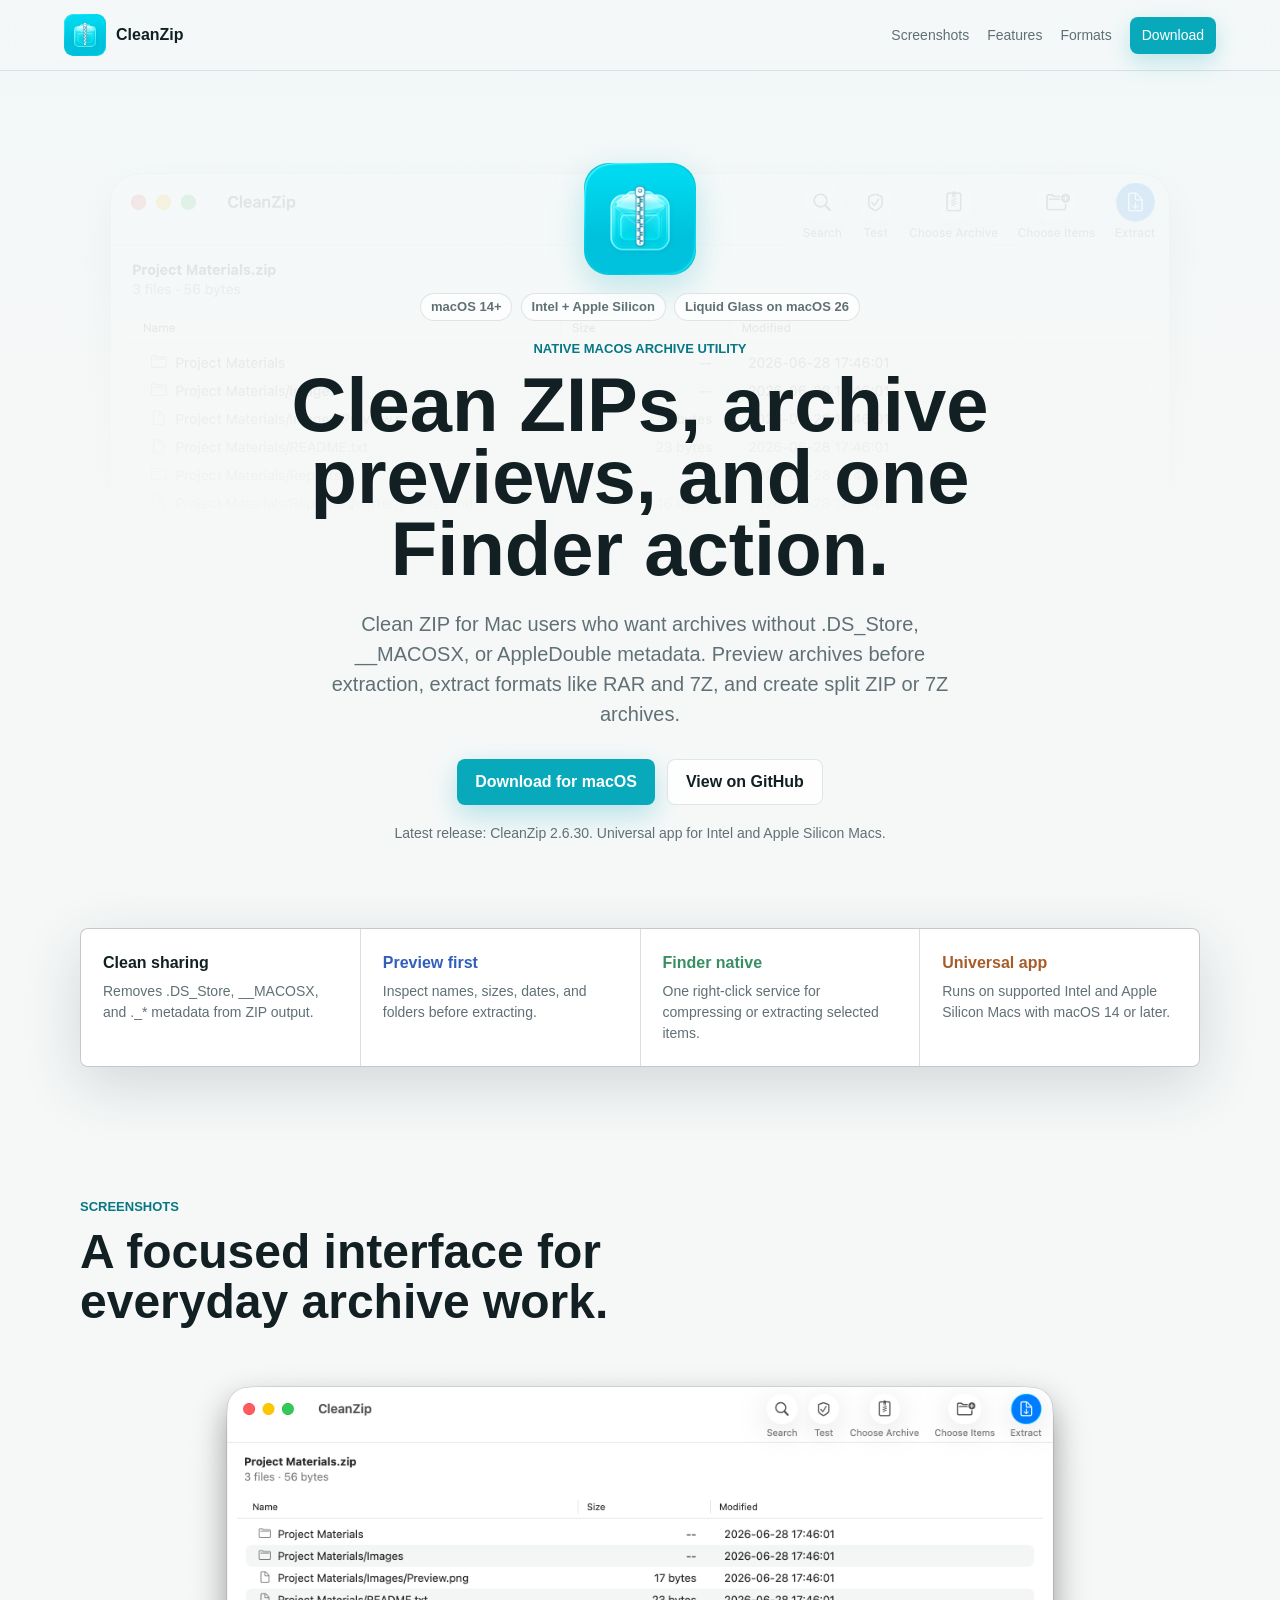
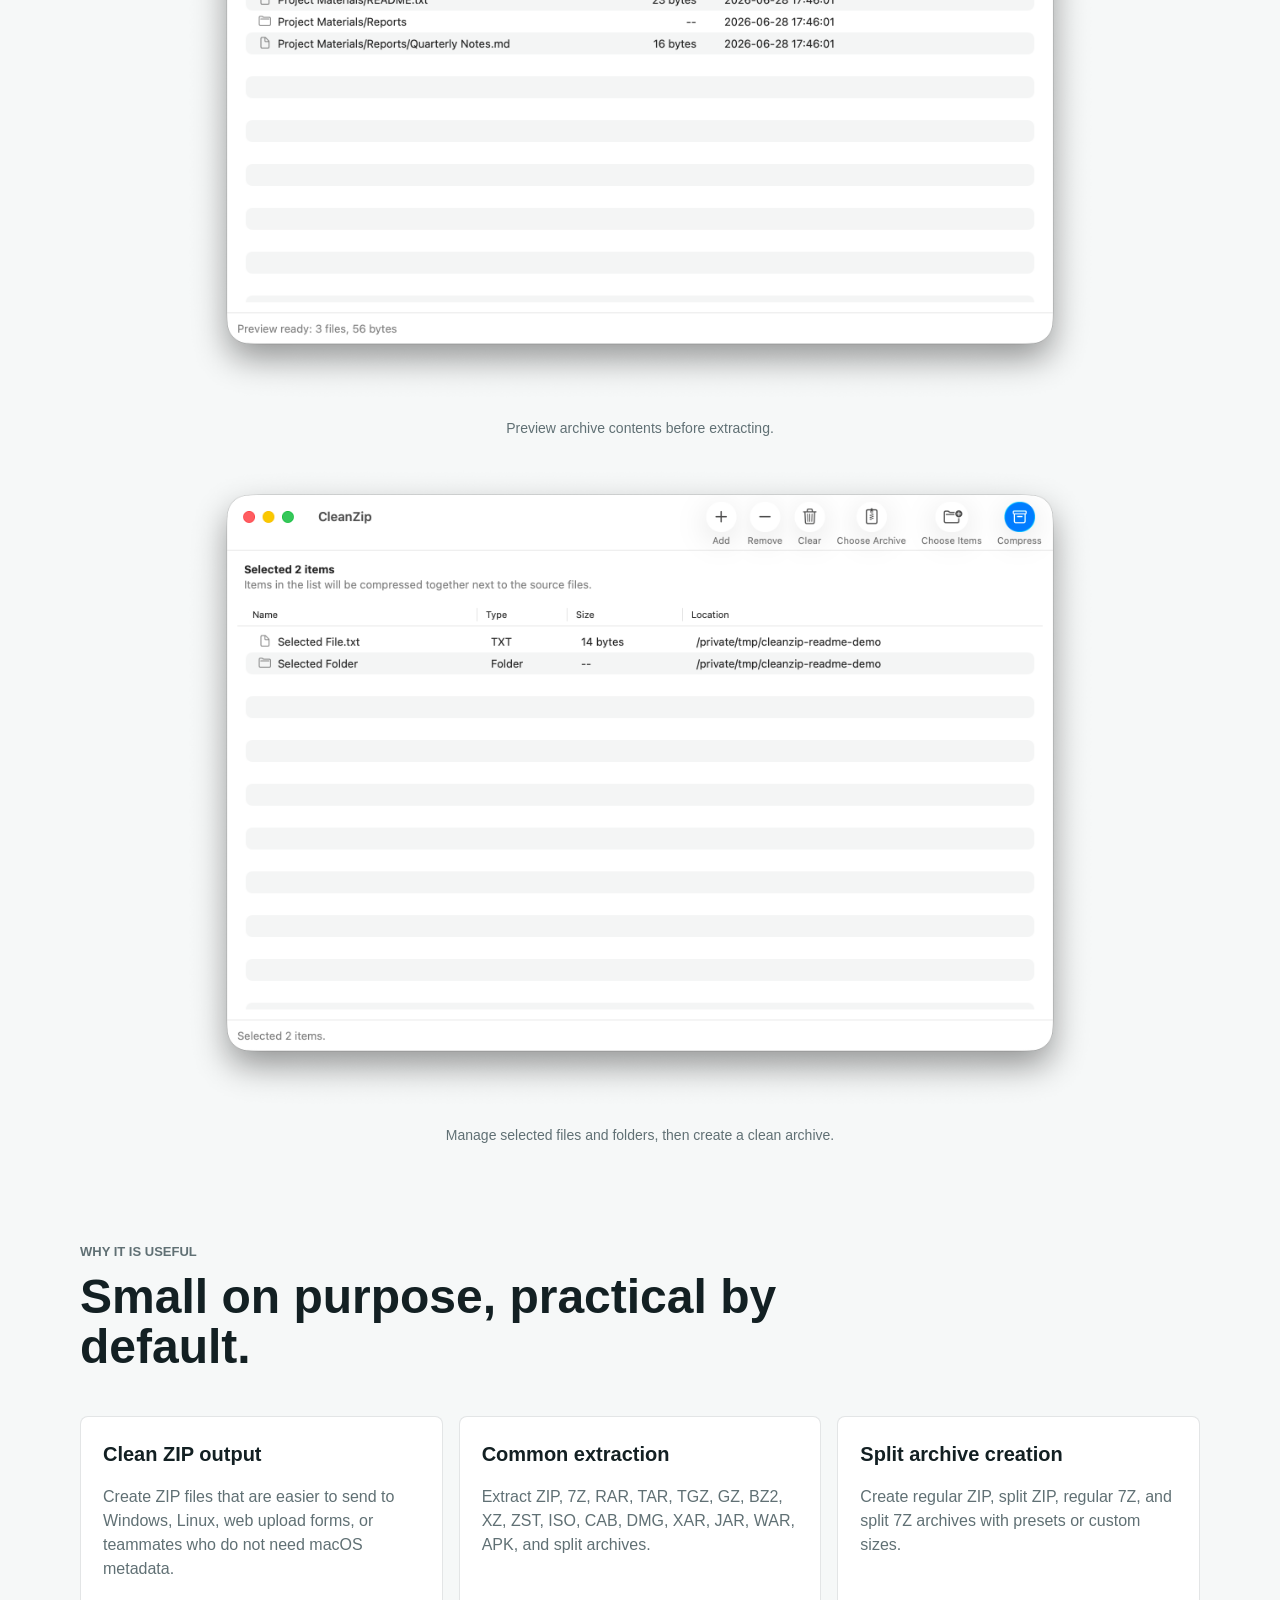
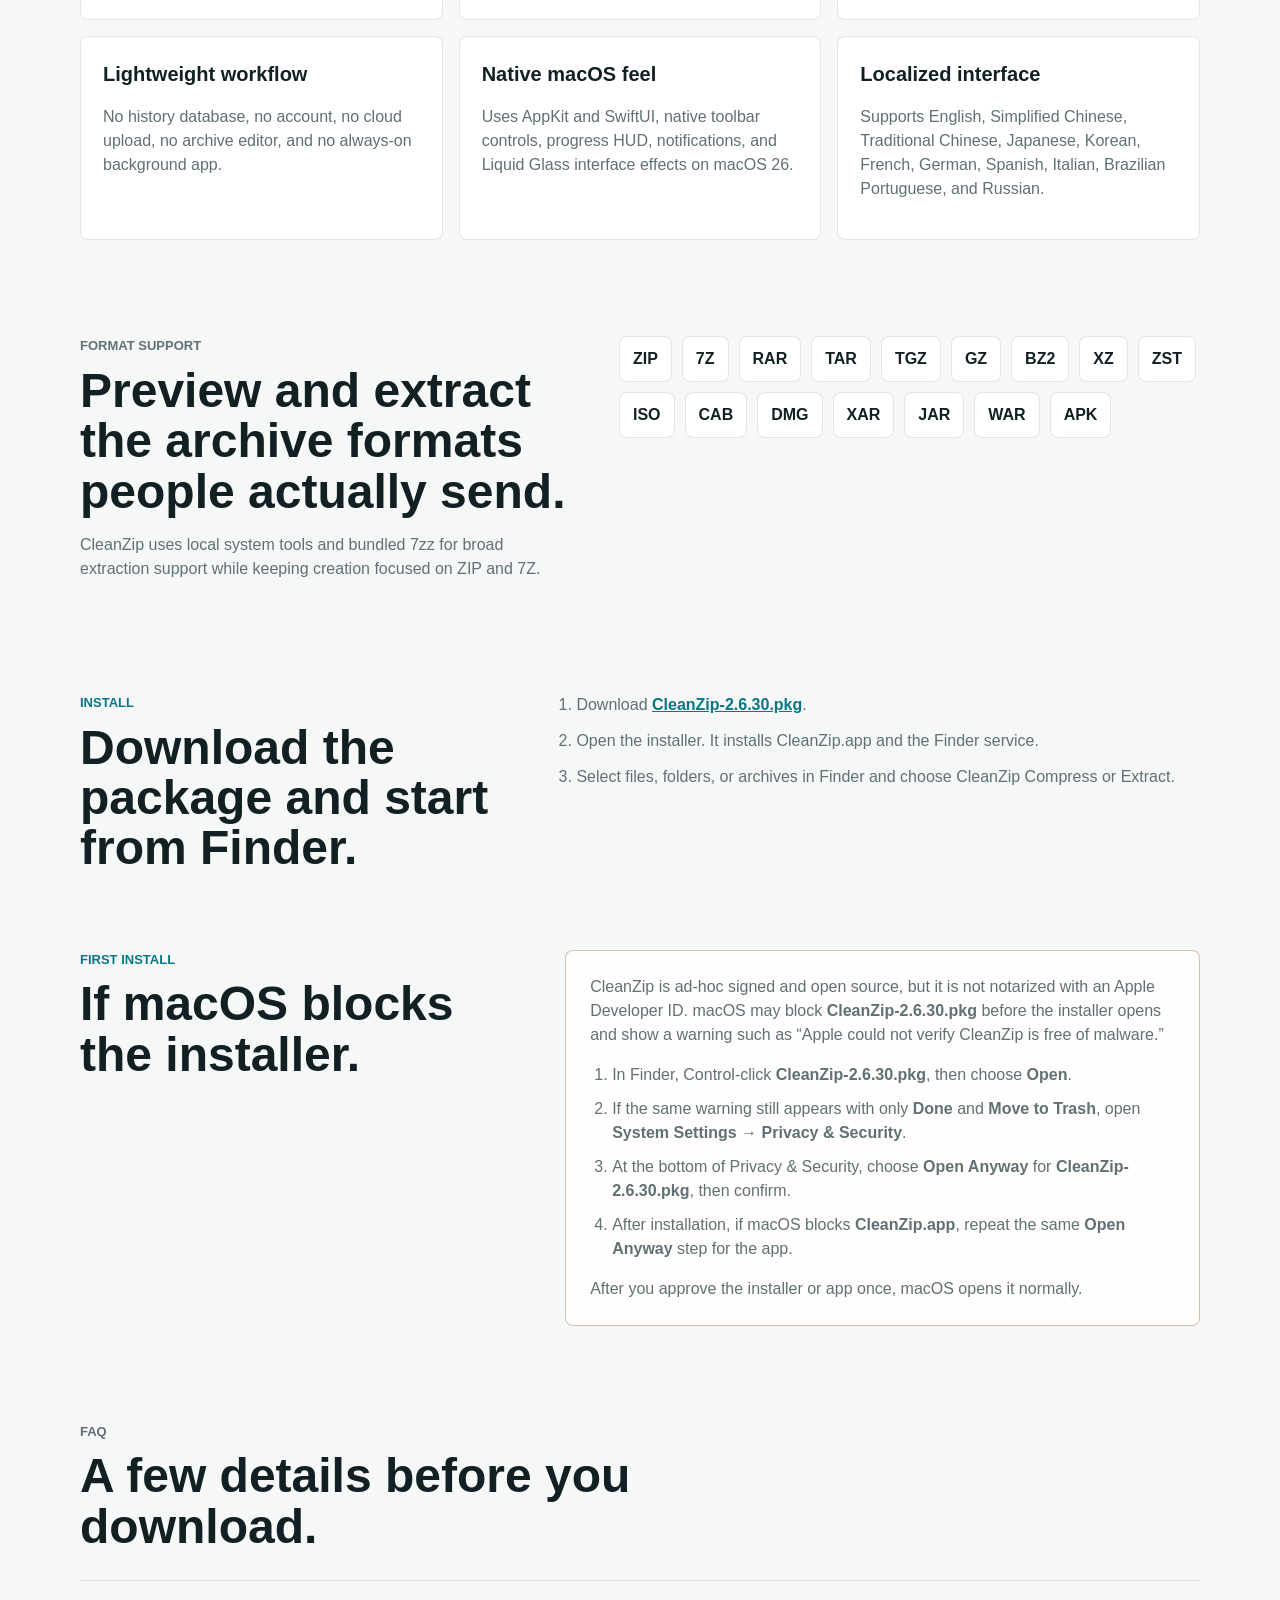
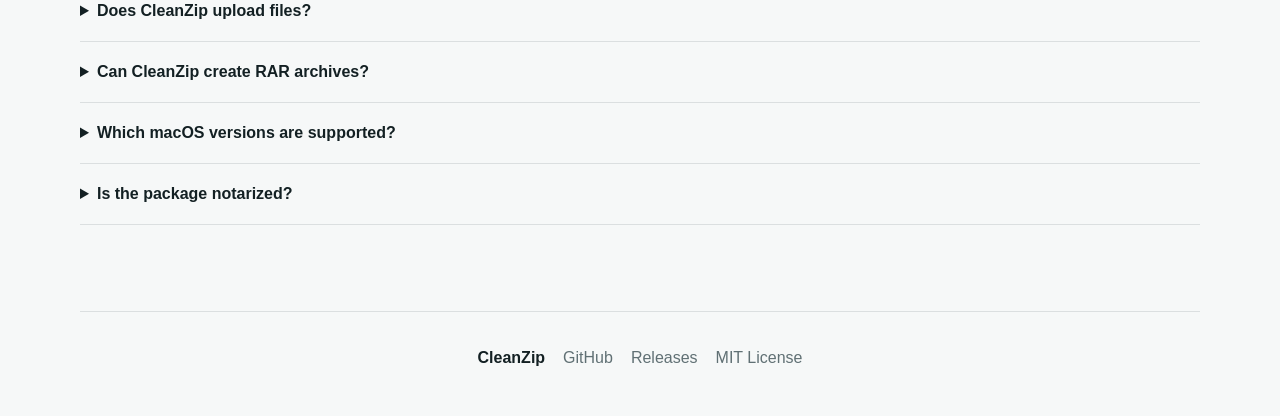
==== commit 63a4fa06: "Tune Pages title for Bing" ====
--- a/docs/index.html
+++ b/docs/index.html
@@ -3,12 +3,12 @@
   <head>
     <meta charset="utf-8">
     <meta name="viewport" content="width=device-width, initial-scale=1">
-    <title>CleanZip for macOS: ZIP without .DS_Store, RAR/7Z Extractor, Archive Preview</title>
+    <title>CleanZip for macOS - Clean ZIP without .DS_Store, RAR/7Z Preview</title>
     <meta name="description" content="CleanZip creates clean ZIPs without .DS_Store metadata, previews archives, extracts RAR/7Z, and adds native macOS UI with one Finder action.">
     <meta name="robots" content="index,follow,max-image-preview:large">
     <meta name="theme-color" content="#0fb9c8">
     <link rel="canonical" href="https://lyc280705.github.io/CleanZip/">
-    <meta property="og:title" content="CleanZip for macOS: ZIP without .DS_Store, RAR/7Z Extractor, Archive Preview">
+    <meta property="og:title" content="CleanZip for macOS - Clean ZIP without .DS_Store, RAR/7Z Preview">
     <meta property="og:description" content="Create clean ZIPs without .DS_Store metadata, preview archives, extract RAR/7Z/ZIP, and use native macOS UI with one Finder action.">
     <meta property="og:type" content="website">
     <meta property="og:url" content="https://lyc280705.github.io/CleanZip/">
@@ -17,7 +17,7 @@
     <meta property="og:site_name" content="CleanZip">
     <meta property="og:locale" content="en_US">
     <meta name="twitter:card" content="summary_large_image">
-    <meta name="twitter:title" content="CleanZip for macOS: ZIP without .DS_Store, RAR/7Z Extractor, Archive Preview">
+    <meta name="twitter:title" content="CleanZip for macOS - Clean ZIP without .DS_Store, RAR/7Z Preview">
     <meta name="twitter:description" content="Clean ZIP creation without .DS_Store metadata, native macOS UI, archive preview, RAR/7Z extraction, and one Finder action.">
     <meta name="twitter:image" content="https://lyc280705.github.io/CleanZip/images/archive-preview.png">
     <link rel="icon" href="images/app-icon.png">
--- a/docs/styles.css
+++ b/docs/styles.css
@@ -304,8 +304,7 @@
   display: block;
   width: 100%;
   height: auto;
-  border-radius: 8px;
-  box-shadow: 0 14px 38px rgba(26, 47, 52, 0.12);
+  border-radius: 0;
 }
 
 figcaption {
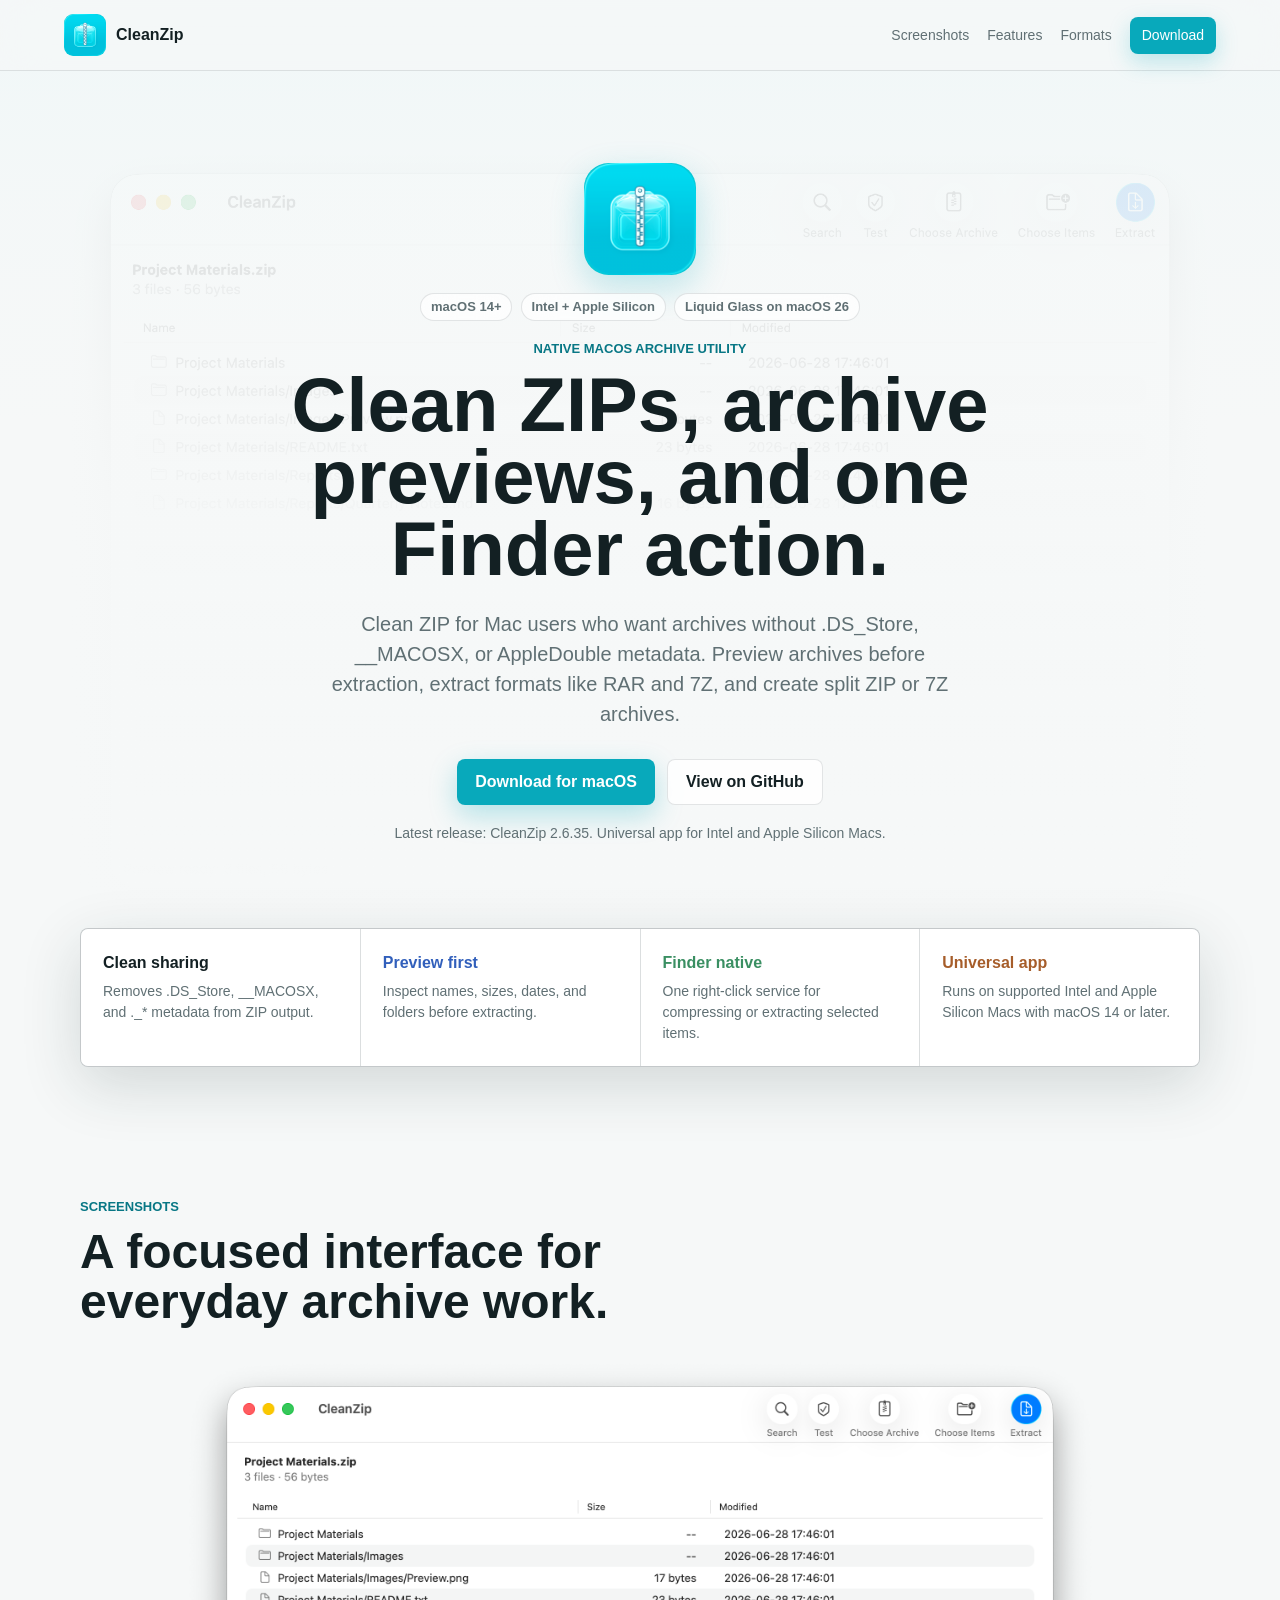
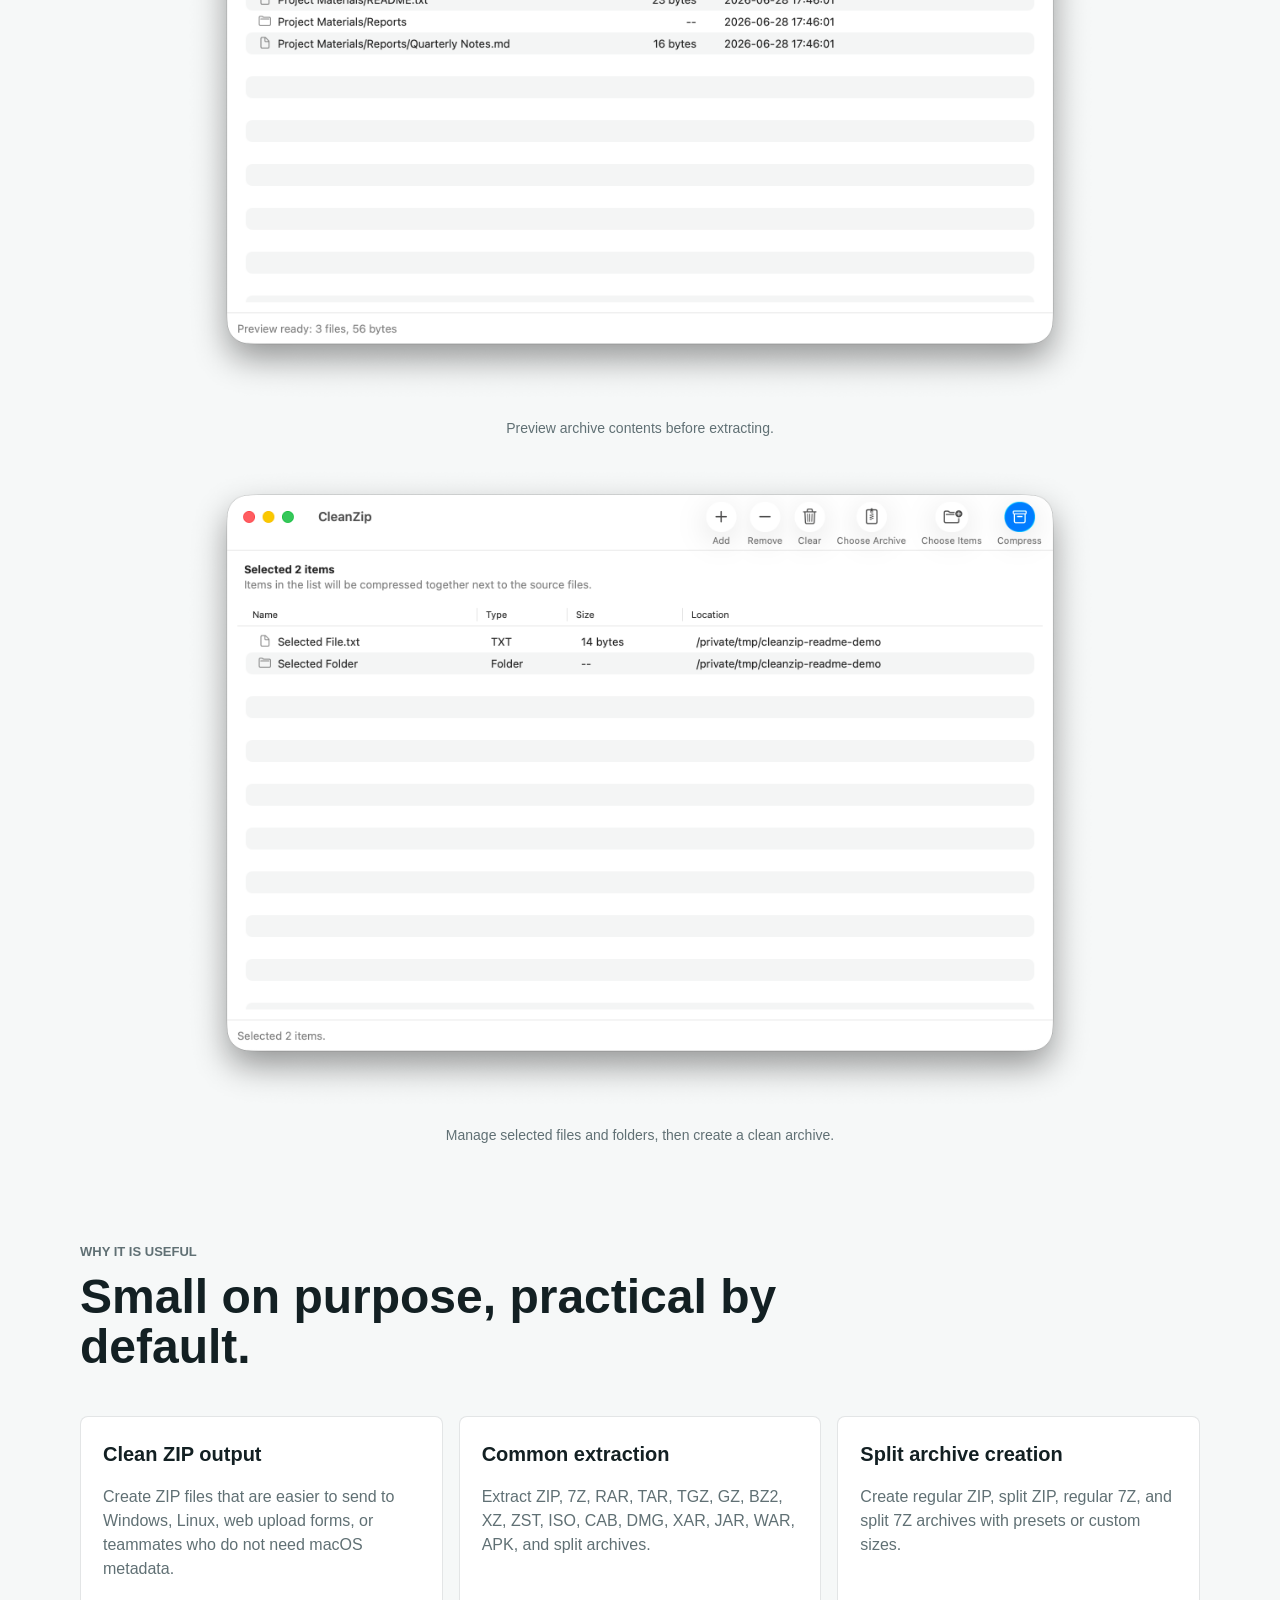
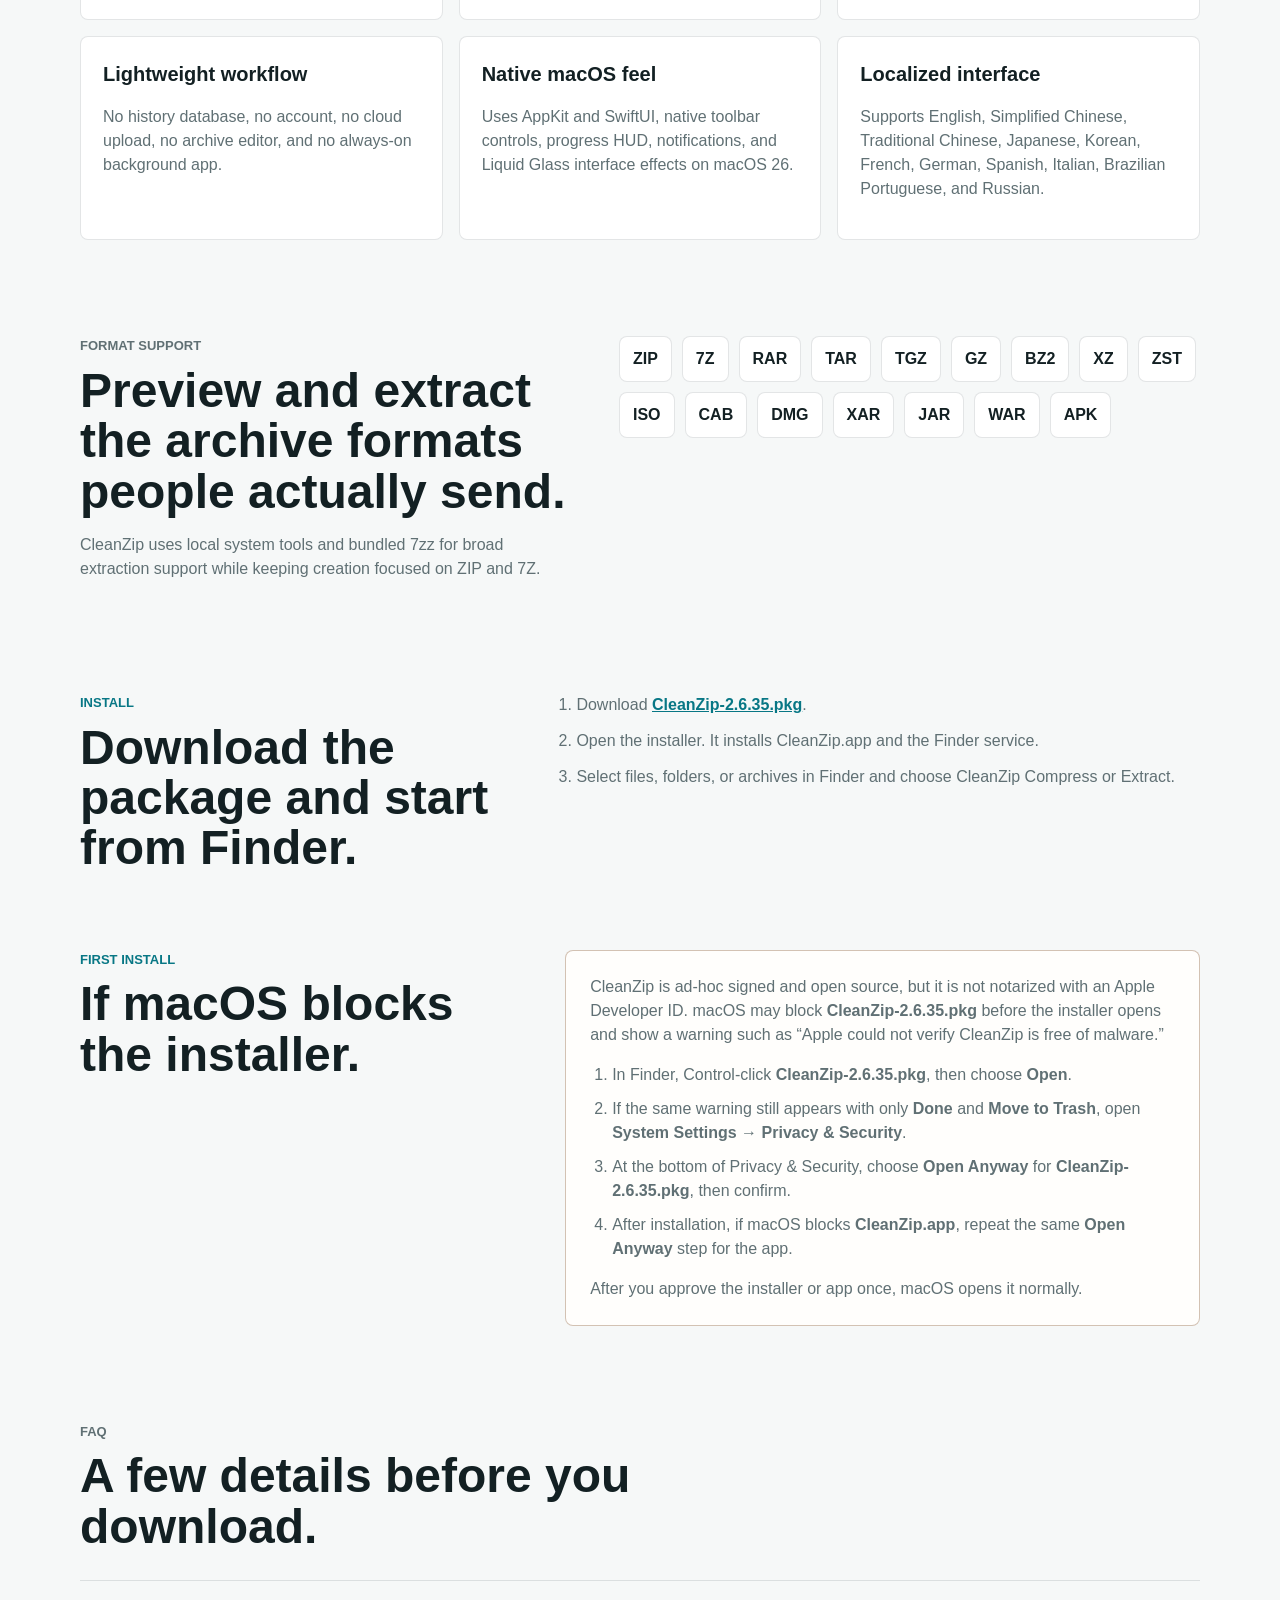
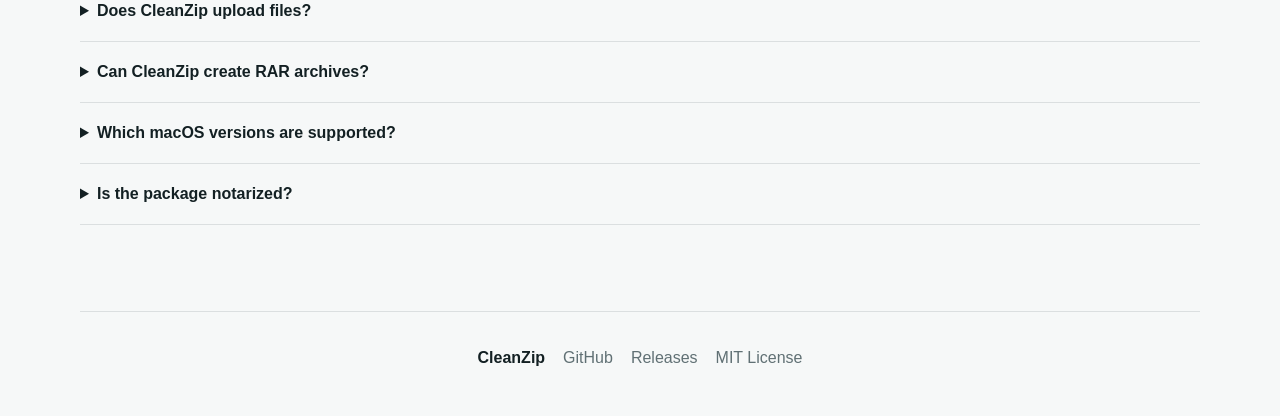
==== commit d39c693c: "Adopt Swift 6 concurrency and harden archive workflows" ====
--- a/docs/index.html
+++ b/docs/index.html
@@ -34,7 +34,7 @@
         "url": "https://lyc280705.github.io/CleanZip/",
         "image": "https://lyc280705.github.io/CleanZip/images/app-icon.png",
         "downloadUrl": "https://github.com/lyc280705/CleanZip/releases/latest",
-        "softwareVersion": "2.6.30",
+        "softwareVersion": "2.6.35",
         "license": "https://github.com/lyc280705/CleanZip/blob/main/LICENSE",
         "codeRepository": "https://github.com/lyc280705/CleanZip",
         "sameAs": [
@@ -82,7 +82,7 @@
             <a class="button primary" href="https://github.com/lyc280705/CleanZip/releases/latest">Download for macOS</a>
             <a class="button secondary" href="https://github.com/lyc280705/CleanZip">View on GitHub</a>
           </div>
-          <p class="release-note">Latest release: CleanZip 2.6.30. Universal app for Intel and Apple Silicon Macs.</p>
+          <p class="release-note">Latest release: CleanZip 2.6.35. Universal app for Intel and Apple Silicon Macs.</p>
         </div>
       </section>
 
@@ -185,7 +185,7 @@
           <h2 id="install-title">Download the package and start from Finder.</h2>
         </div>
         <ol>
-          <li>Download <a href="https://github.com/lyc280705/CleanZip/releases/latest">CleanZip-2.6.30.pkg</a>.</li>
+          <li>Download <a href="https://github.com/lyc280705/CleanZip/releases/latest">CleanZip-2.6.35.pkg</a>.</li>
           <li>Open the installer. It installs CleanZip.app and the Finder service.</li>
           <li>Select files, folders, or archives in Finder and choose CleanZip Compress or Extract.</li>
         </ol>
@@ -197,11 +197,11 @@
           <h2 id="warning-title">If macOS blocks the installer.</h2>
         </div>
         <div class="warning-copy">
-          <p>CleanZip is ad-hoc signed and open source, but it is not notarized with an Apple Developer ID. macOS may block <strong>CleanZip-2.6.30.pkg</strong> before the installer opens and show a warning such as “Apple could not verify CleanZip is free of malware.”</p>
+          <p>CleanZip is ad-hoc signed and open source, but it is not notarized with an Apple Developer ID. macOS may block <strong>CleanZip-2.6.35.pkg</strong> before the installer opens and show a warning such as “Apple could not verify CleanZip is free of malware.”</p>
           <ol>
-            <li>In Finder, Control-click <strong>CleanZip-2.6.30.pkg</strong>, then choose <strong>Open</strong>.</li>
+            <li>In Finder, Control-click <strong>CleanZip-2.6.35.pkg</strong>, then choose <strong>Open</strong>.</li>
             <li>If the same warning still appears with only <strong>Done</strong> and <strong>Move to Trash</strong>, open <strong>System Settings</strong> → <strong>Privacy &amp; Security</strong>.</li>
-            <li>At the bottom of Privacy &amp; Security, choose <strong>Open Anyway</strong> for <strong>CleanZip-2.6.30.pkg</strong>, then confirm.</li>
+            <li>At the bottom of Privacy &amp; Security, choose <strong>Open Anyway</strong> for <strong>CleanZip-2.6.35.pkg</strong>, then confirm.</li>
             <li>After installation, if macOS blocks <strong>CleanZip.app</strong>, repeat the same <strong>Open Anyway</strong> step for the app.</li>
           </ol>
           <p>After you approve the installer or app once, macOS opens it normally.</p>
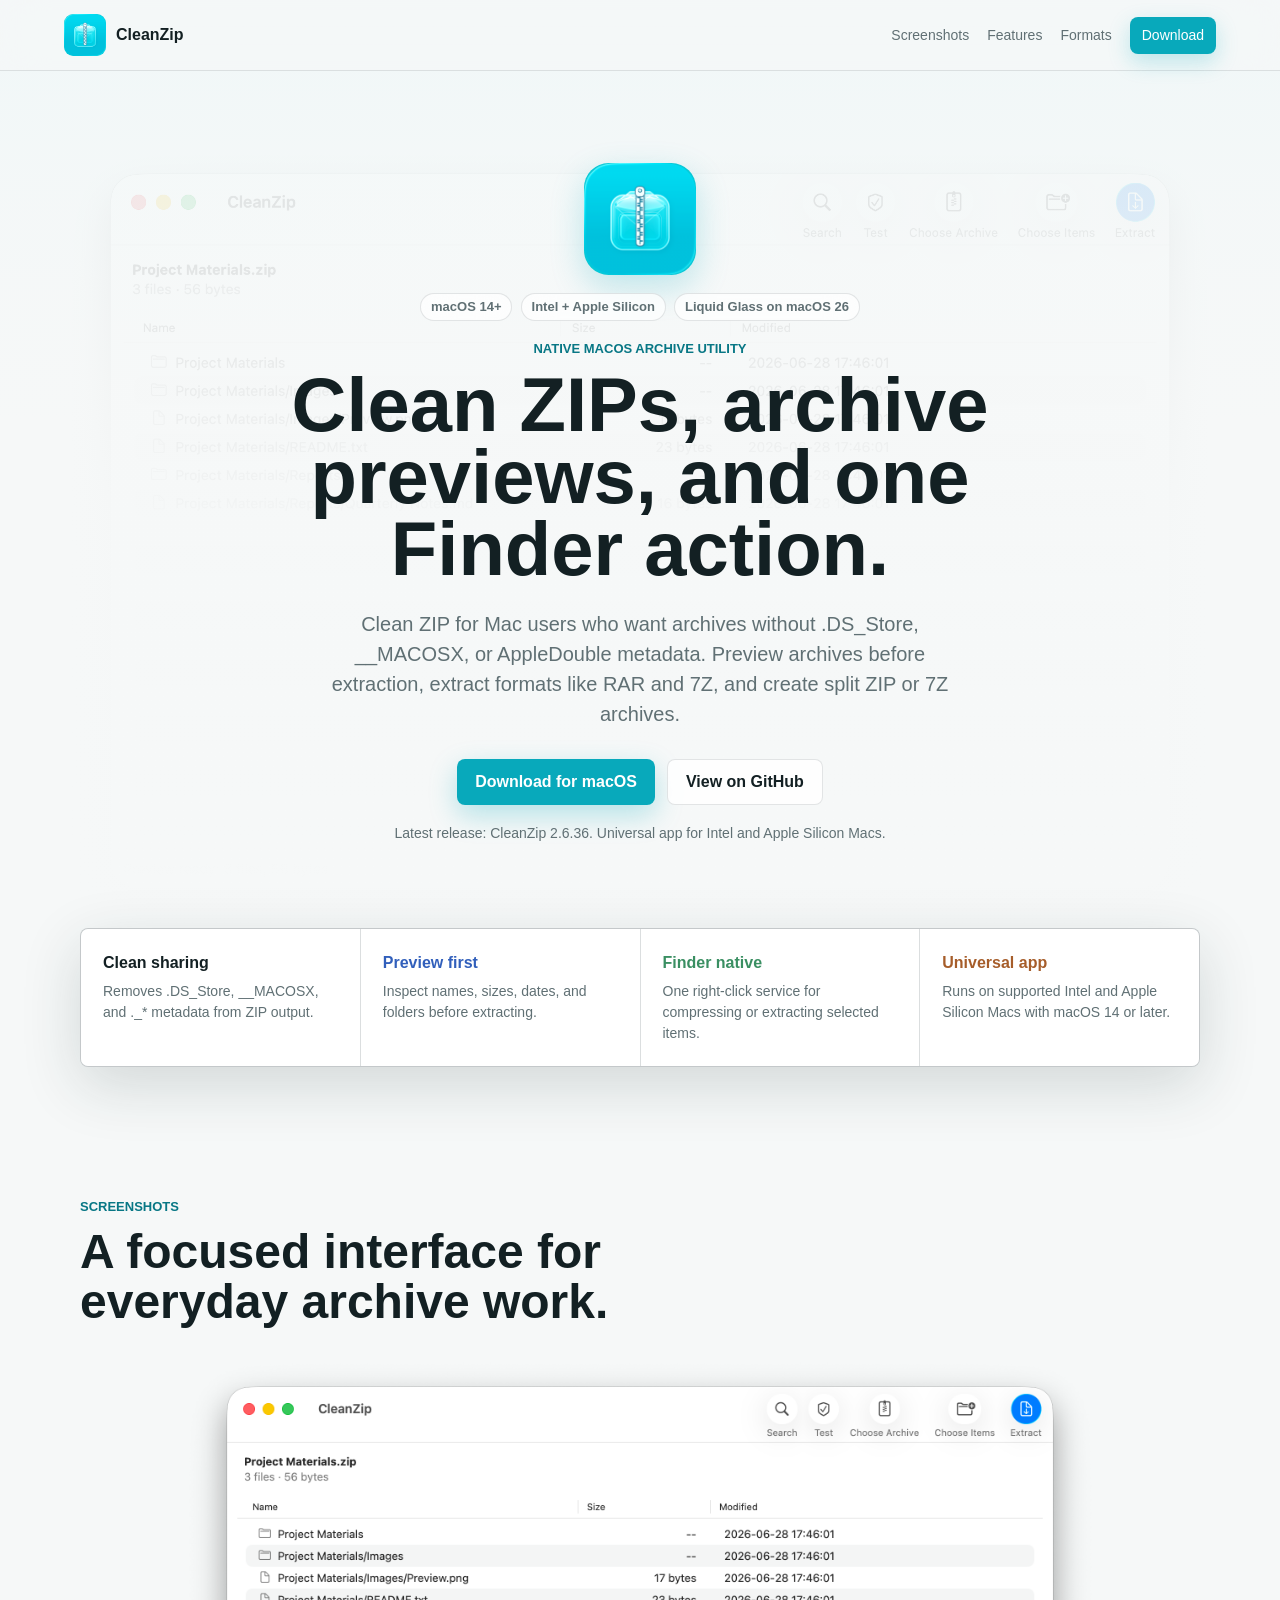
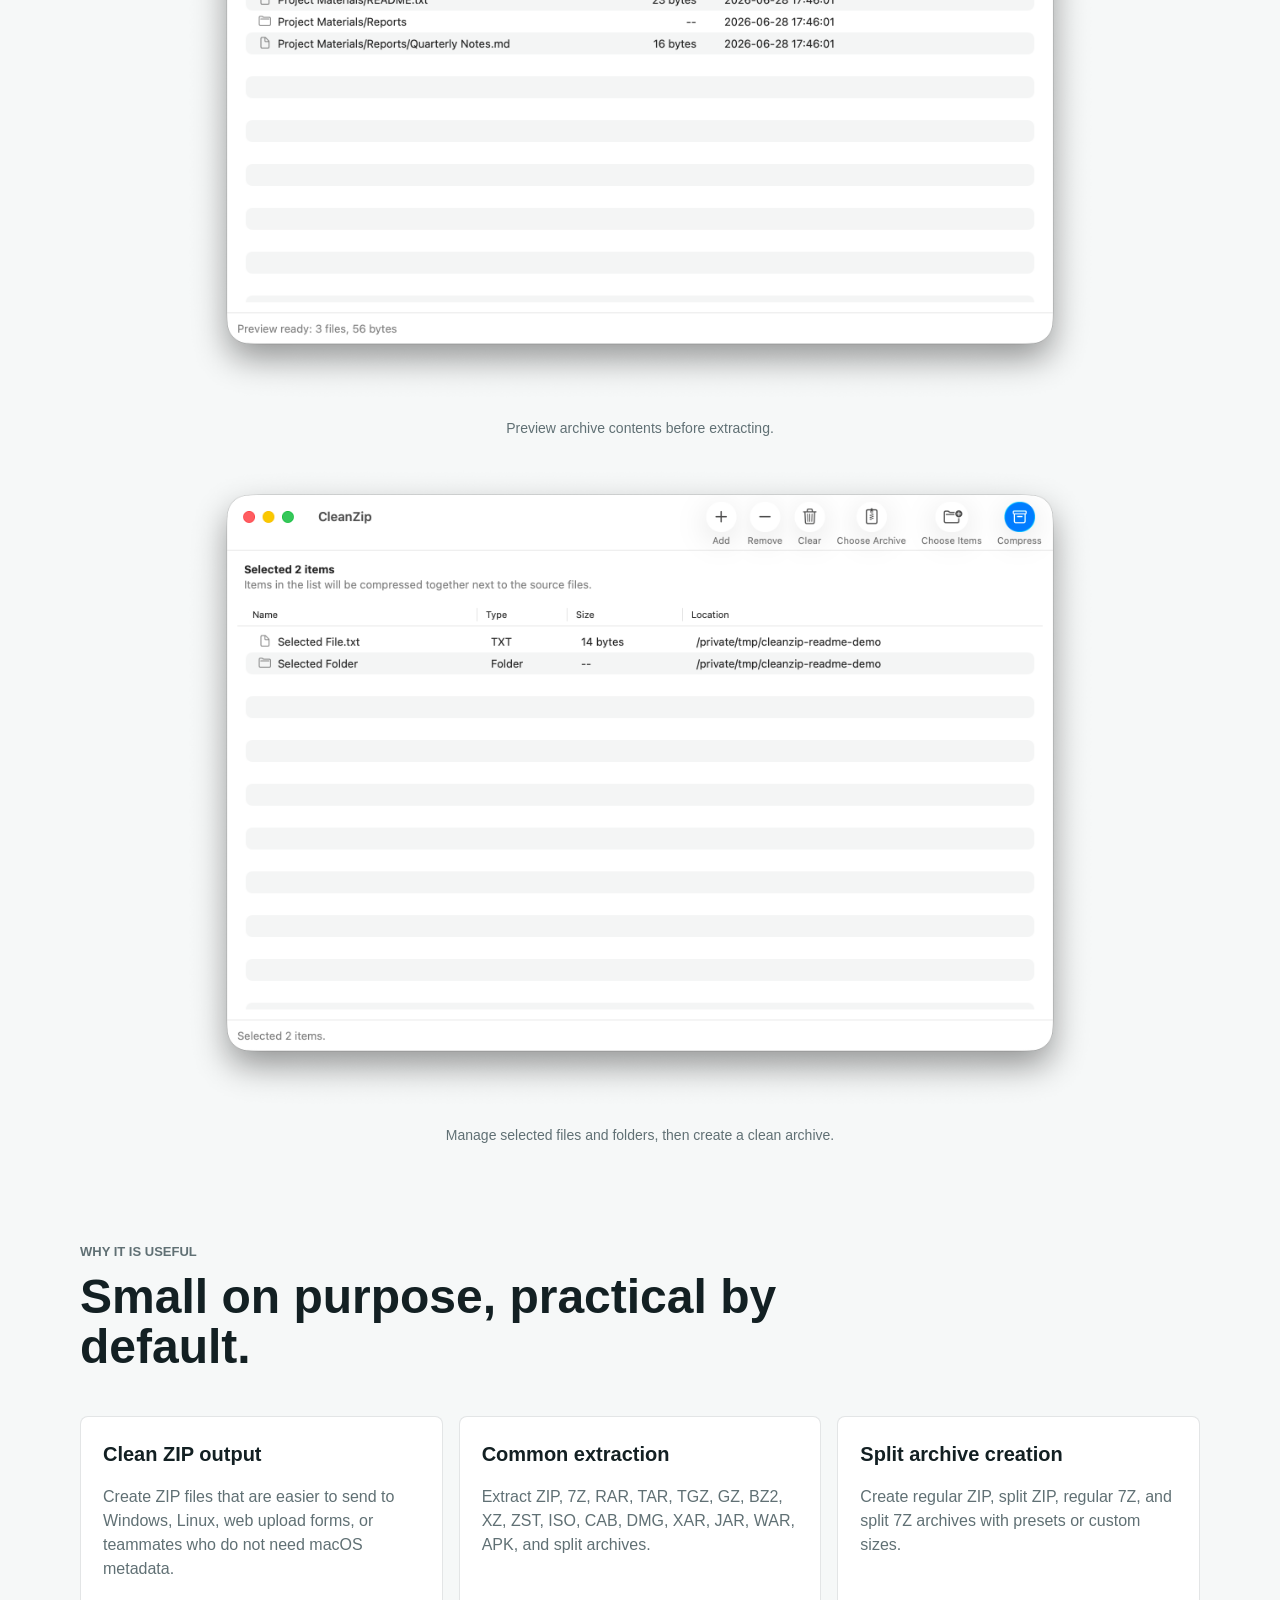
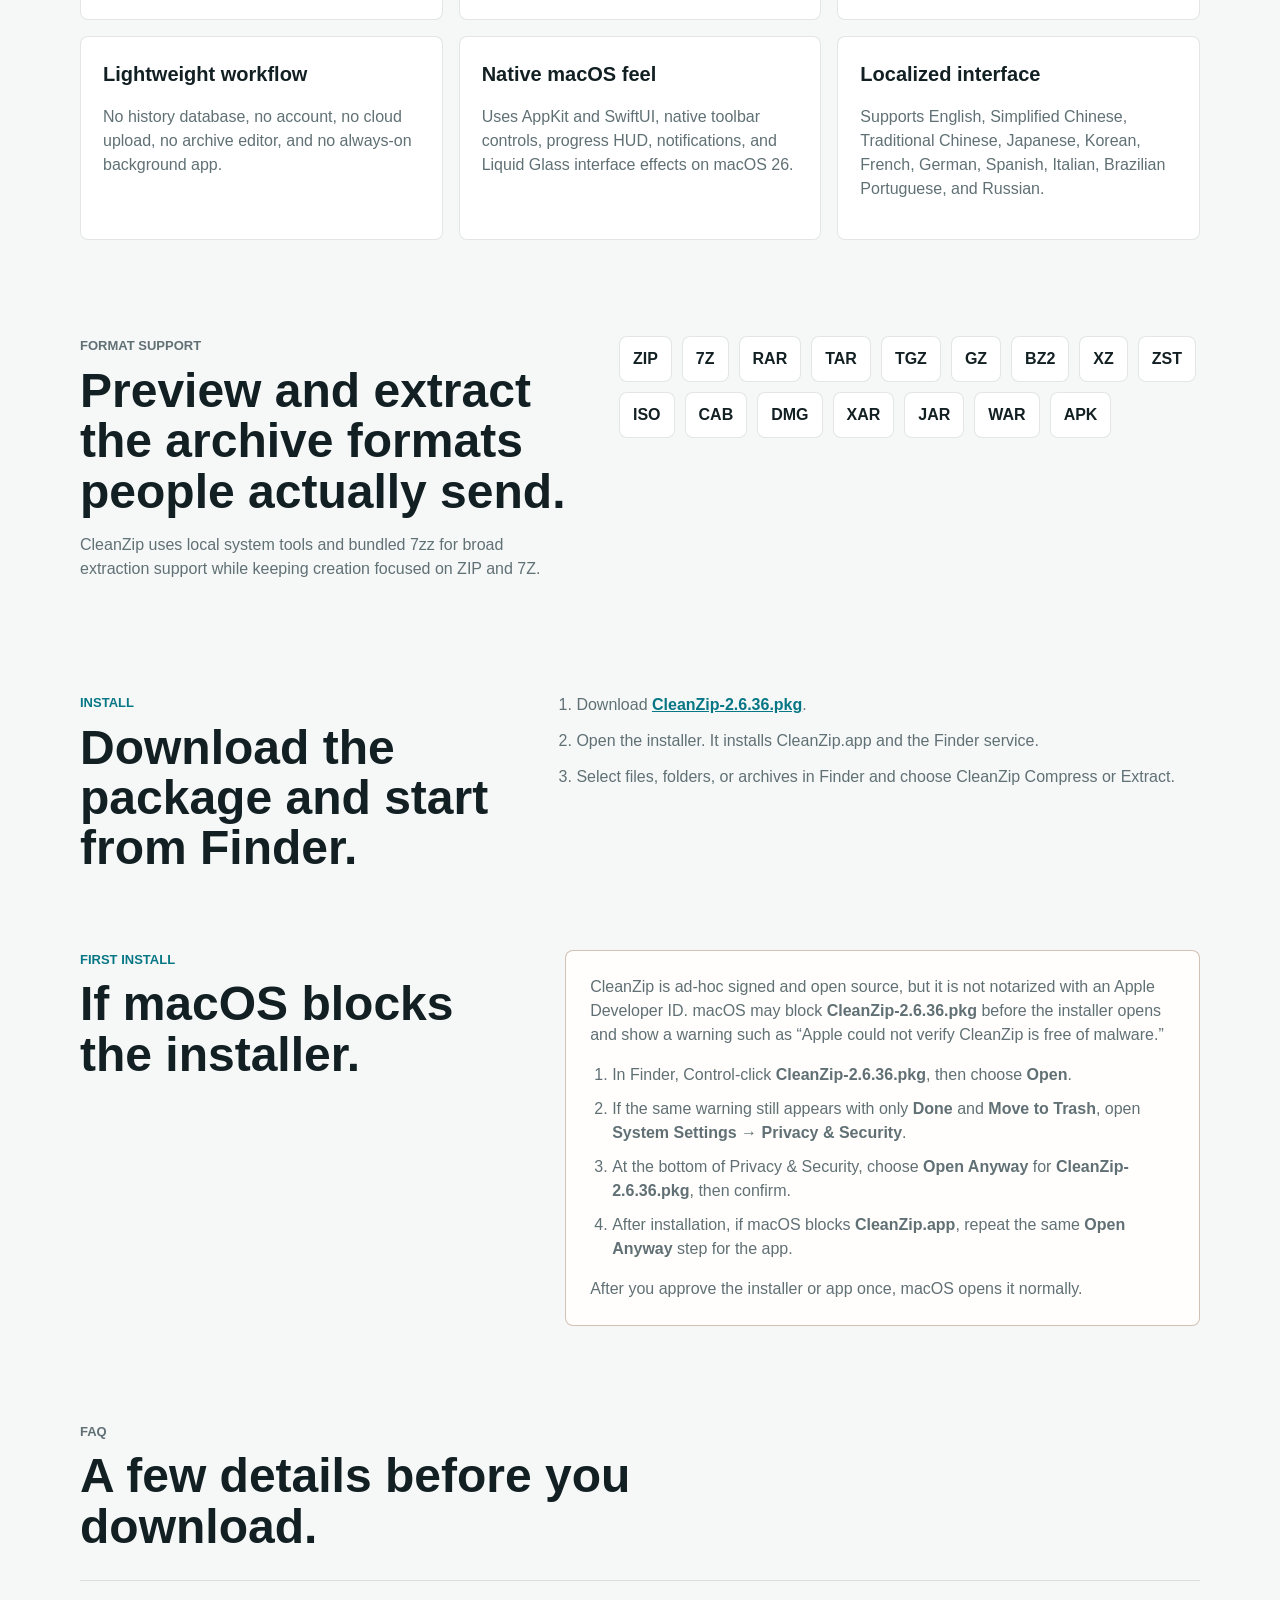
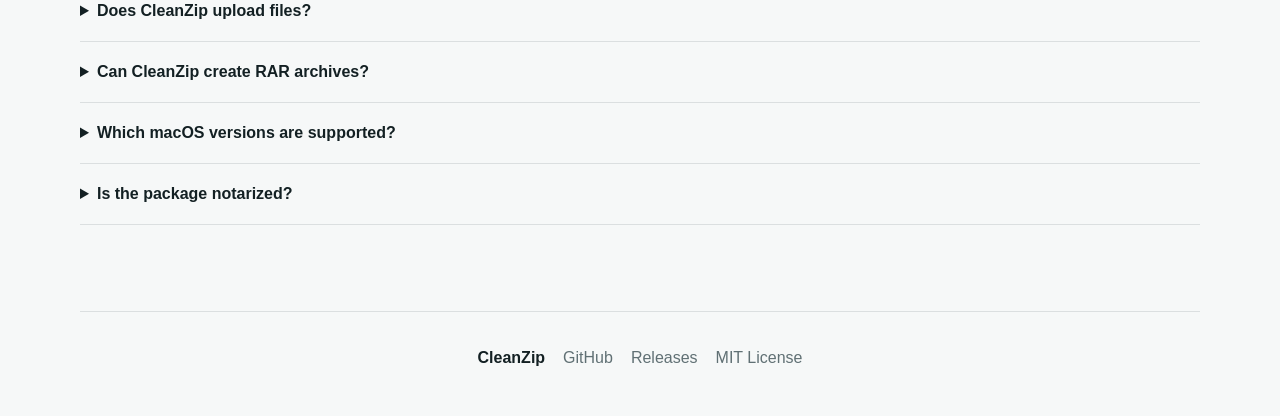
==== commit 121550ff: "Fix archive safety and native table edge cases for 2.6.36" ====
--- a/docs/index.html
+++ b/docs/index.html
@@ -34,7 +34,7 @@
         "url": "https://lyc280705.github.io/CleanZip/",
         "image": "https://lyc280705.github.io/CleanZip/images/app-icon.png",
         "downloadUrl": "https://github.com/lyc280705/CleanZip/releases/latest",
-        "softwareVersion": "2.6.35",
+        "softwareVersion": "2.6.36",
         "license": "https://github.com/lyc280705/CleanZip/blob/main/LICENSE",
         "codeRepository": "https://github.com/lyc280705/CleanZip",
         "sameAs": [
@@ -82,7 +82,7 @@
             <a class="button primary" href="https://github.com/lyc280705/CleanZip/releases/latest">Download for macOS</a>
             <a class="button secondary" href="https://github.com/lyc280705/CleanZip">View on GitHub</a>
           </div>
-          <p class="release-note">Latest release: CleanZip 2.6.35. Universal app for Intel and Apple Silicon Macs.</p>
+          <p class="release-note">Latest release: CleanZip 2.6.36. Universal app for Intel and Apple Silicon Macs.</p>
         </div>
       </section>
 
@@ -185,7 +185,7 @@
           <h2 id="install-title">Download the package and start from Finder.</h2>
         </div>
         <ol>
-          <li>Download <a href="https://github.com/lyc280705/CleanZip/releases/latest">CleanZip-2.6.35.pkg</a>.</li>
+          <li>Download <a href="https://github.com/lyc280705/CleanZip/releases/latest">CleanZip-2.6.36.pkg</a>.</li>
           <li>Open the installer. It installs CleanZip.app and the Finder service.</li>
           <li>Select files, folders, or archives in Finder and choose CleanZip Compress or Extract.</li>
         </ol>
@@ -197,11 +197,11 @@
           <h2 id="warning-title">If macOS blocks the installer.</h2>
         </div>
         <div class="warning-copy">
-          <p>CleanZip is ad-hoc signed and open source, but it is not notarized with an Apple Developer ID. macOS may block <strong>CleanZip-2.6.35.pkg</strong> before the installer opens and show a warning such as “Apple could not verify CleanZip is free of malware.”</p>
+          <p>CleanZip is ad-hoc signed and open source, but it is not notarized with an Apple Developer ID. macOS may block <strong>CleanZip-2.6.36.pkg</strong> before the installer opens and show a warning such as “Apple could not verify CleanZip is free of malware.”</p>
           <ol>
-            <li>In Finder, Control-click <strong>CleanZip-2.6.35.pkg</strong>, then choose <strong>Open</strong>.</li>
+            <li>In Finder, Control-click <strong>CleanZip-2.6.36.pkg</strong>, then choose <strong>Open</strong>.</li>
             <li>If the same warning still appears with only <strong>Done</strong> and <strong>Move to Trash</strong>, open <strong>System Settings</strong> → <strong>Privacy &amp; Security</strong>.</li>
-            <li>At the bottom of Privacy &amp; Security, choose <strong>Open Anyway</strong> for <strong>CleanZip-2.6.35.pkg</strong>, then confirm.</li>
+            <li>At the bottom of Privacy &amp; Security, choose <strong>Open Anyway</strong> for <strong>CleanZip-2.6.36.pkg</strong>, then confirm.</li>
             <li>After installation, if macOS blocks <strong>CleanZip.app</strong>, repeat the same <strong>Open Anyway</strong> step for the app.</li>
           </ol>
           <p>After you approve the installer or app once, macOS opens it normally.</p>
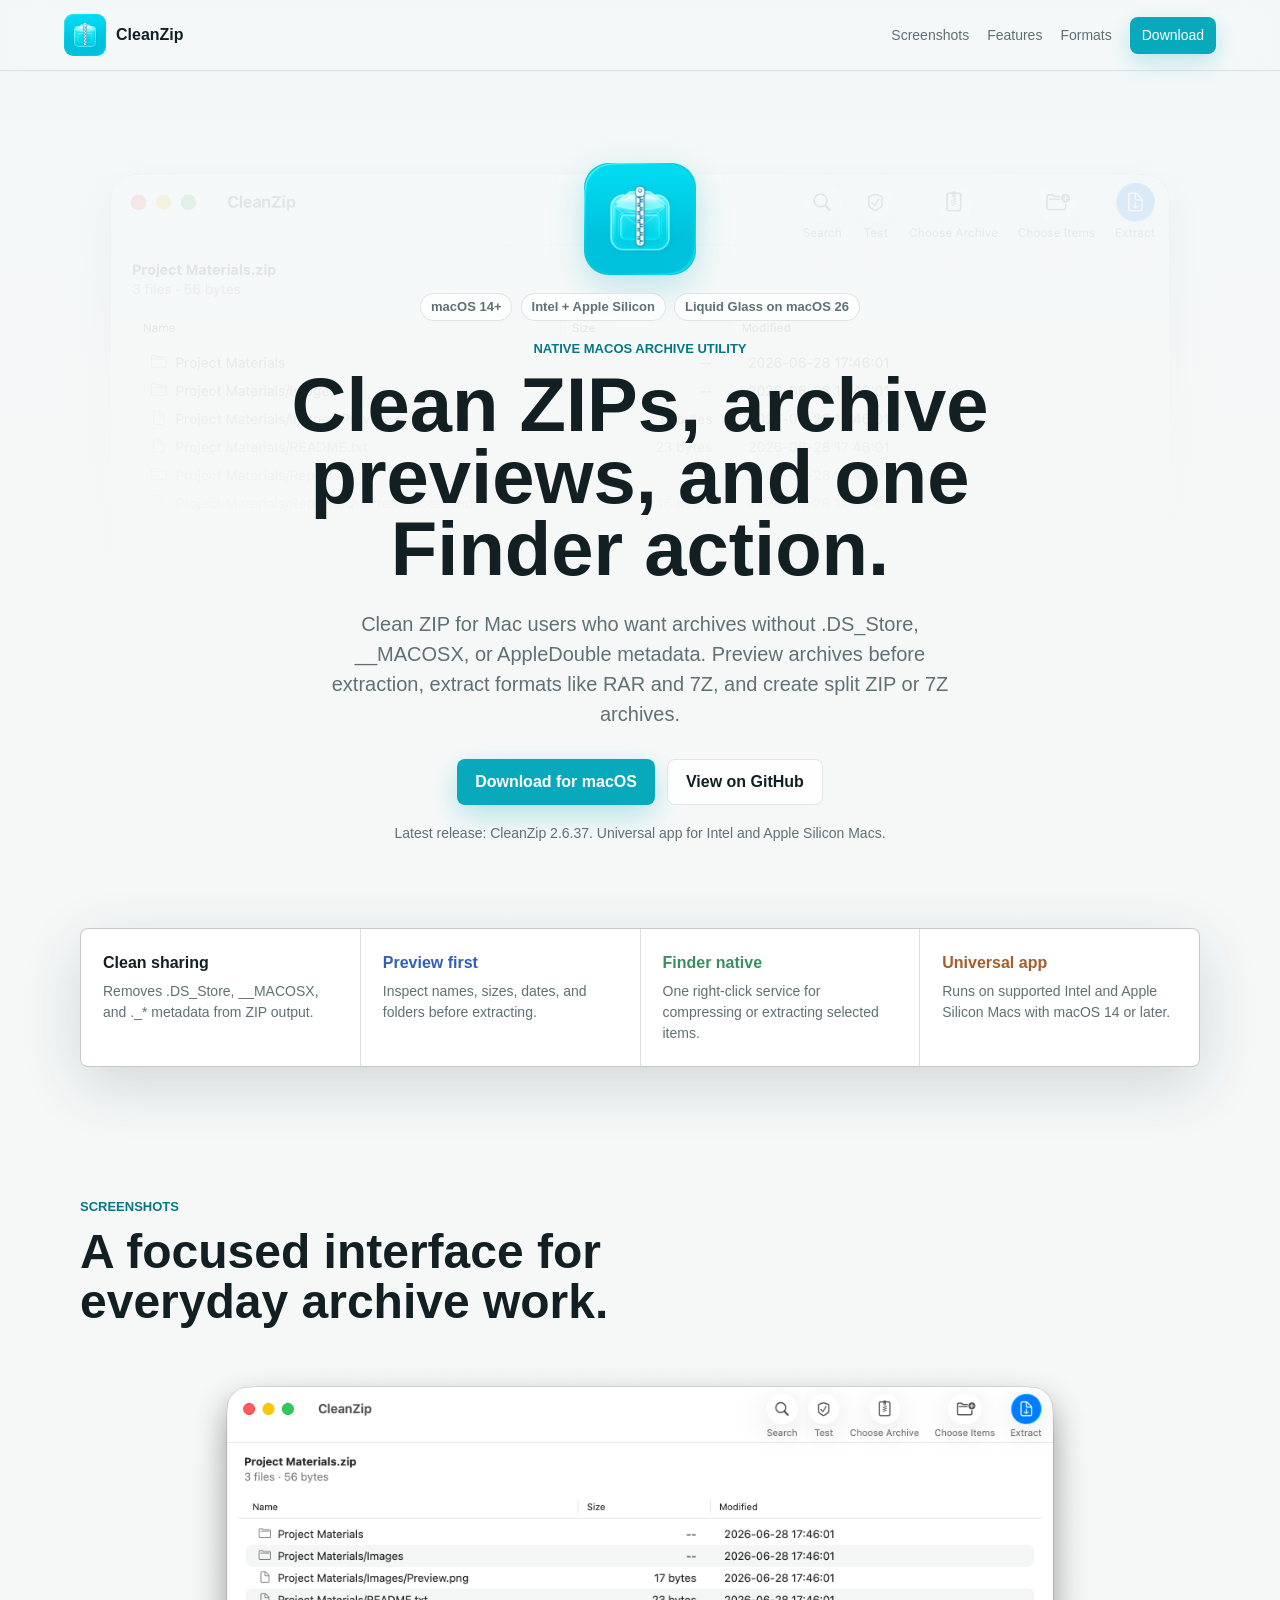
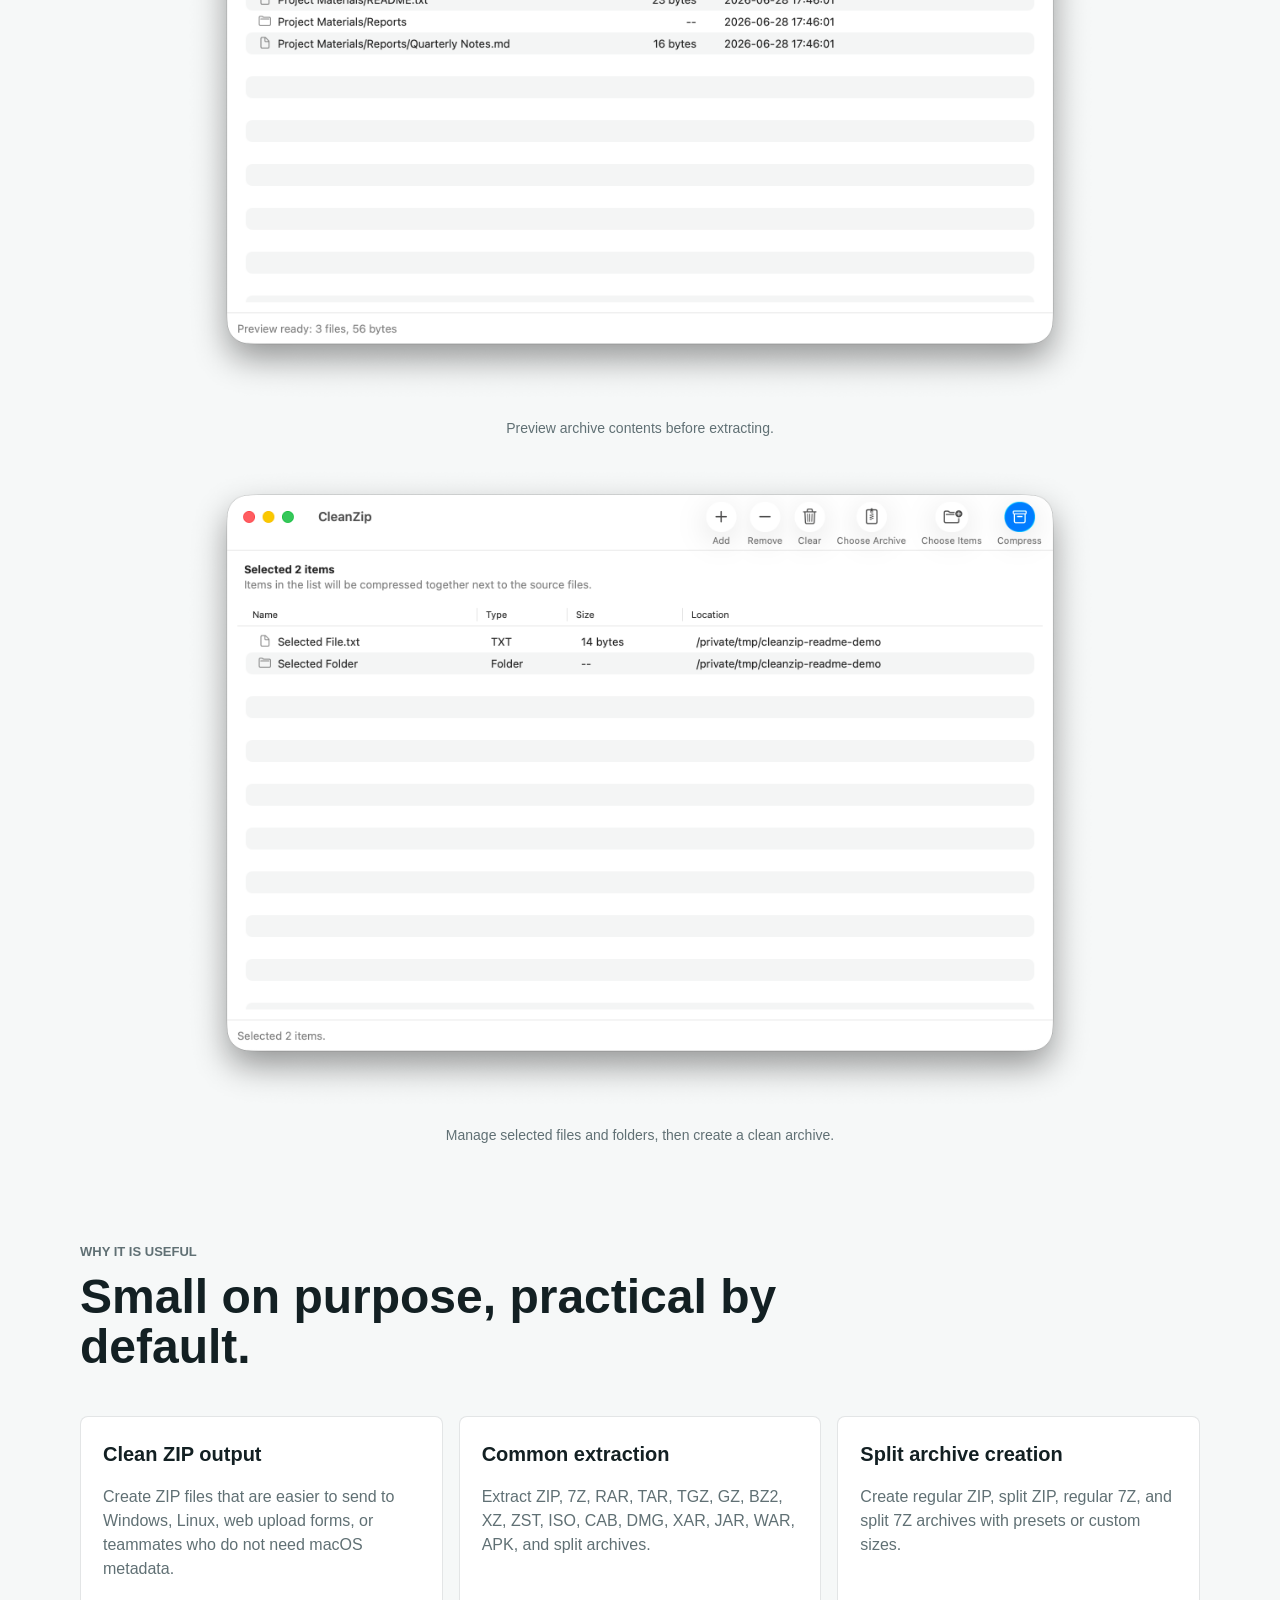
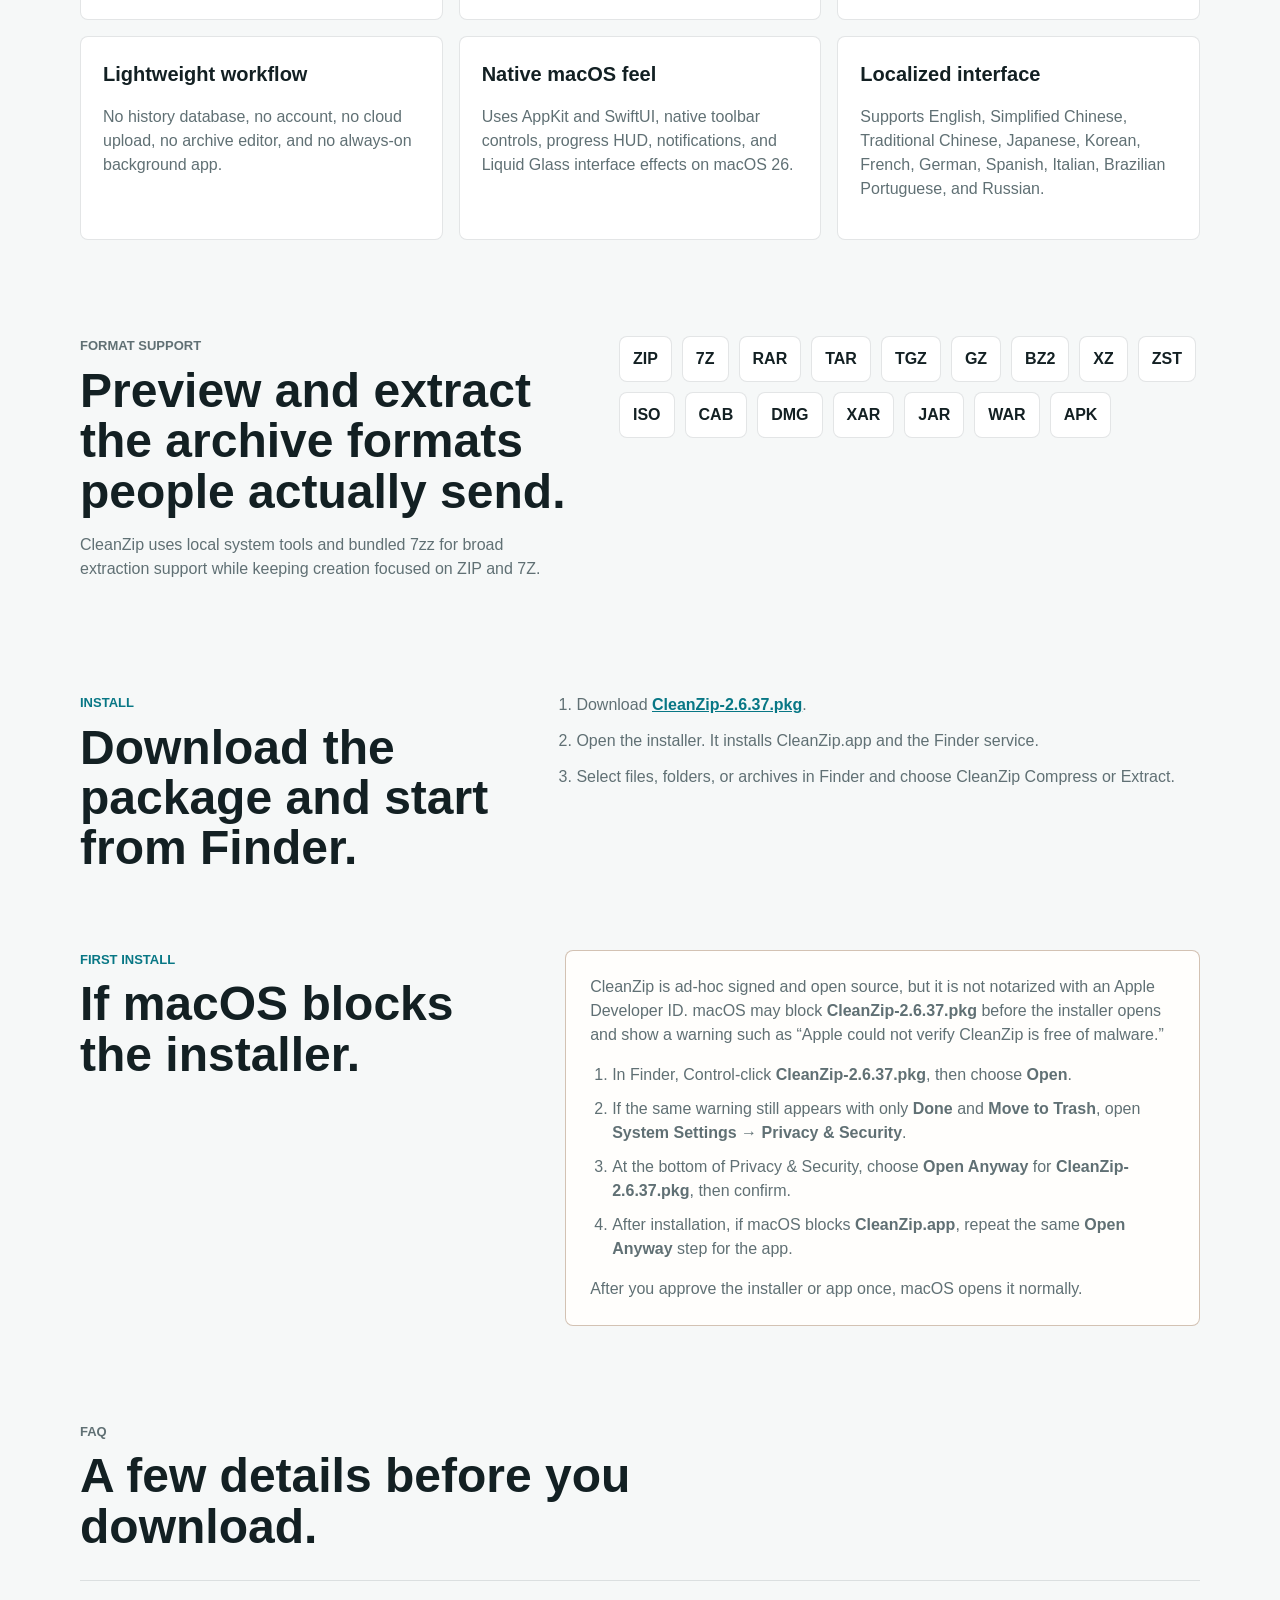
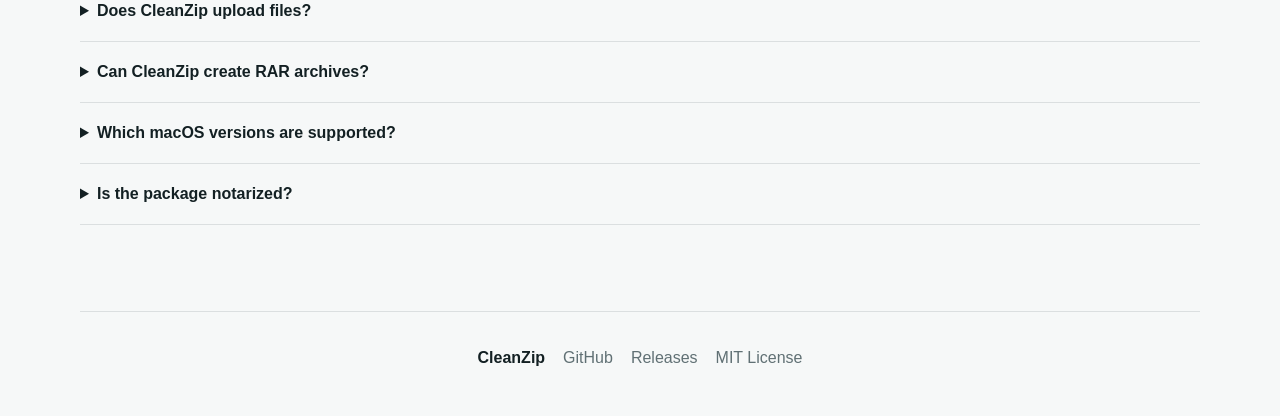
==== commit 70e9ff39: "Fix toolbar labels when opening files at launch for 2.6.37" ====
--- a/docs/index.html
+++ b/docs/index.html
@@ -34,7 +34,7 @@
         "url": "https://lyc280705.github.io/CleanZip/",
         "image": "https://lyc280705.github.io/CleanZip/images/app-icon.png",
         "downloadUrl": "https://github.com/lyc280705/CleanZip/releases/latest",
-        "softwareVersion": "2.6.36",
+        "softwareVersion": "2.6.37",
         "license": "https://github.com/lyc280705/CleanZip/blob/main/LICENSE",
         "codeRepository": "https://github.com/lyc280705/CleanZip",
         "sameAs": [
@@ -82,7 +82,7 @@
             <a class="button primary" href="https://github.com/lyc280705/CleanZip/releases/latest">Download for macOS</a>
             <a class="button secondary" href="https://github.com/lyc280705/CleanZip">View on GitHub</a>
           </div>
-          <p class="release-note">Latest release: CleanZip 2.6.36. Universal app for Intel and Apple Silicon Macs.</p>
+          <p class="release-note">Latest release: CleanZip 2.6.37. Universal app for Intel and Apple Silicon Macs.</p>
         </div>
       </section>
 
@@ -185,7 +185,7 @@
           <h2 id="install-title">Download the package and start from Finder.</h2>
         </div>
         <ol>
-          <li>Download <a href="https://github.com/lyc280705/CleanZip/releases/latest">CleanZip-2.6.36.pkg</a>.</li>
+          <li>Download <a href="https://github.com/lyc280705/CleanZip/releases/latest">CleanZip-2.6.37.pkg</a>.</li>
           <li>Open the installer. It installs CleanZip.app and the Finder service.</li>
           <li>Select files, folders, or archives in Finder and choose CleanZip Compress or Extract.</li>
         </ol>
@@ -197,11 +197,11 @@
           <h2 id="warning-title">If macOS blocks the installer.</h2>
         </div>
         <div class="warning-copy">
-          <p>CleanZip is ad-hoc signed and open source, but it is not notarized with an Apple Developer ID. macOS may block <strong>CleanZip-2.6.36.pkg</strong> before the installer opens and show a warning such as “Apple could not verify CleanZip is free of malware.”</p>
+          <p>CleanZip is ad-hoc signed and open source, but it is not notarized with an Apple Developer ID. macOS may block <strong>CleanZip-2.6.37.pkg</strong> before the installer opens and show a warning such as “Apple could not verify CleanZip is free of malware.”</p>
           <ol>
-            <li>In Finder, Control-click <strong>CleanZip-2.6.36.pkg</strong>, then choose <strong>Open</strong>.</li>
+            <li>In Finder, Control-click <strong>CleanZip-2.6.37.pkg</strong>, then choose <strong>Open</strong>.</li>
             <li>If the same warning still appears with only <strong>Done</strong> and <strong>Move to Trash</strong>, open <strong>System Settings</strong> → <strong>Privacy &amp; Security</strong>.</li>
-            <li>At the bottom of Privacy &amp; Security, choose <strong>Open Anyway</strong> for <strong>CleanZip-2.6.36.pkg</strong>, then confirm.</li>
+            <li>At the bottom of Privacy &amp; Security, choose <strong>Open Anyway</strong> for <strong>CleanZip-2.6.37.pkg</strong>, then confirm.</li>
             <li>After installation, if macOS blocks <strong>CleanZip.app</strong>, repeat the same <strong>Open Anyway</strong> step for the app.</li>
           </ol>
           <p>After you approve the installer or app once, macOS opens it normally.</p>
